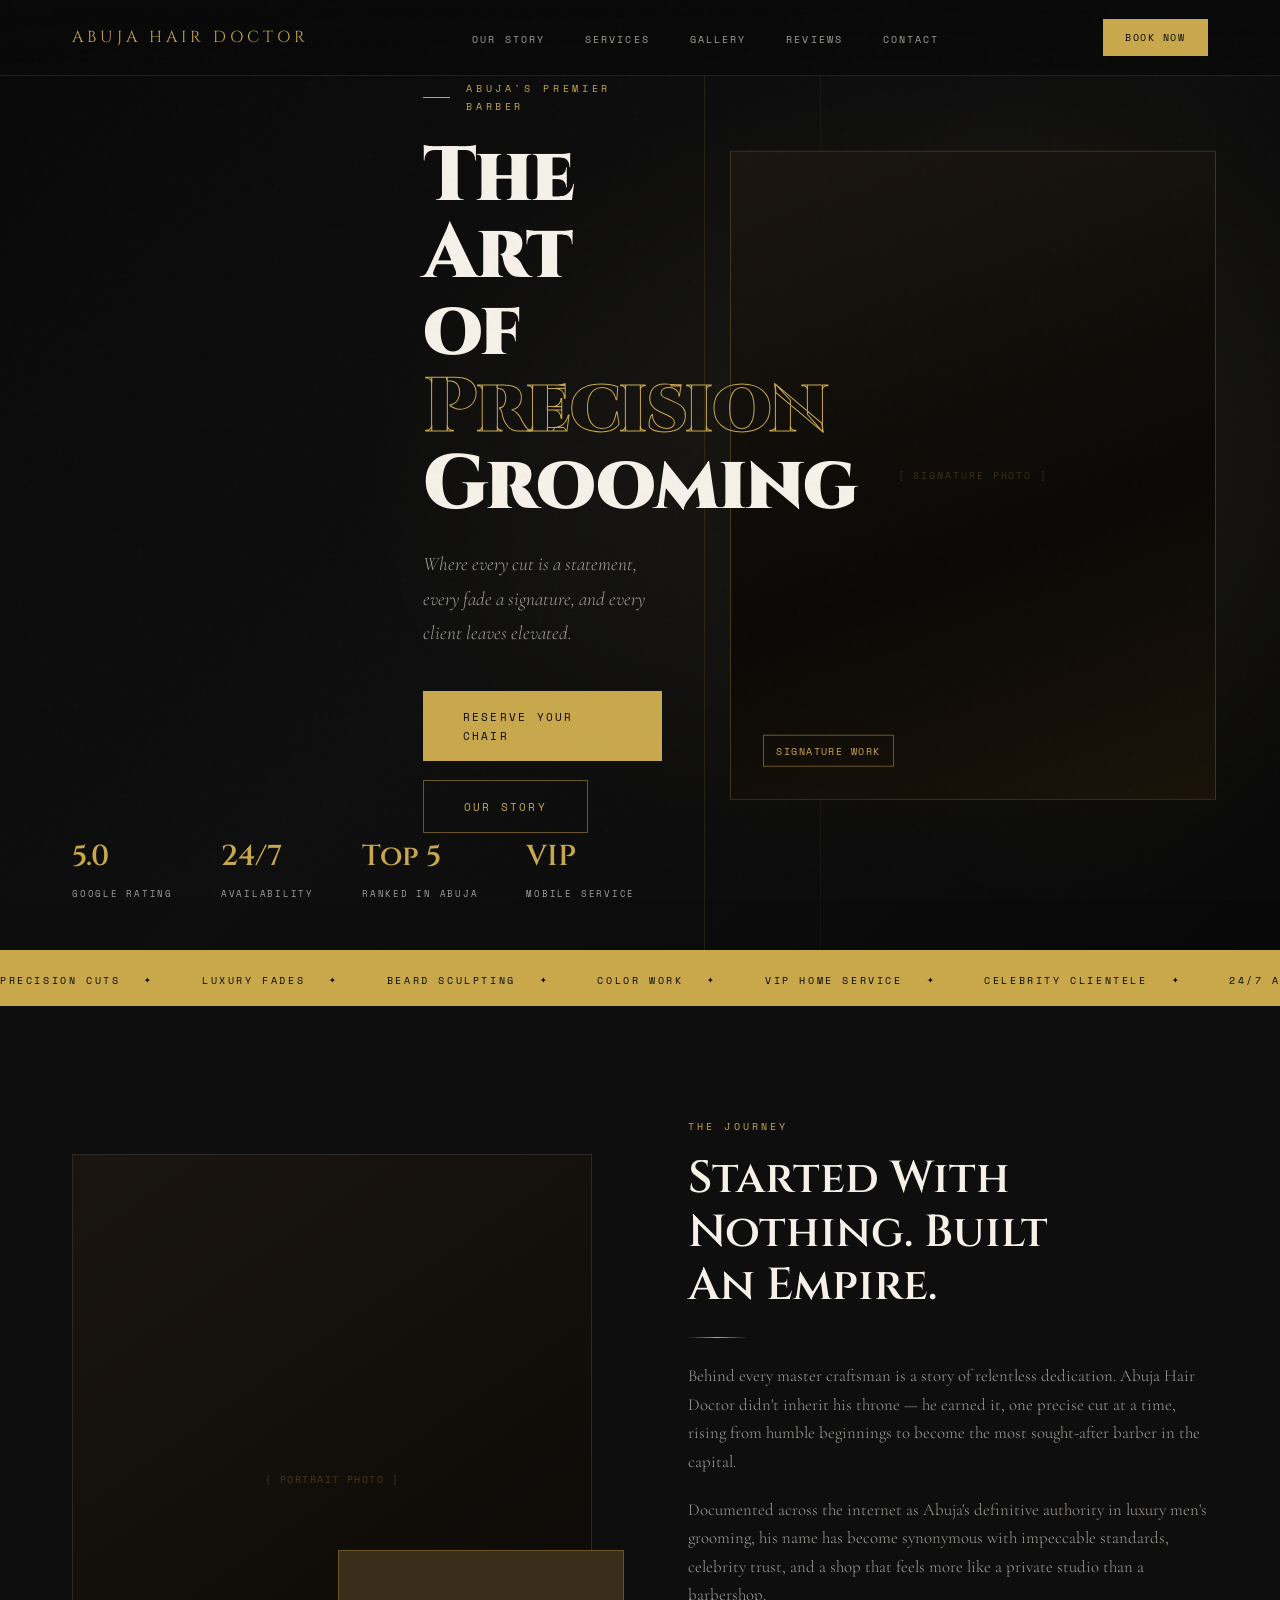
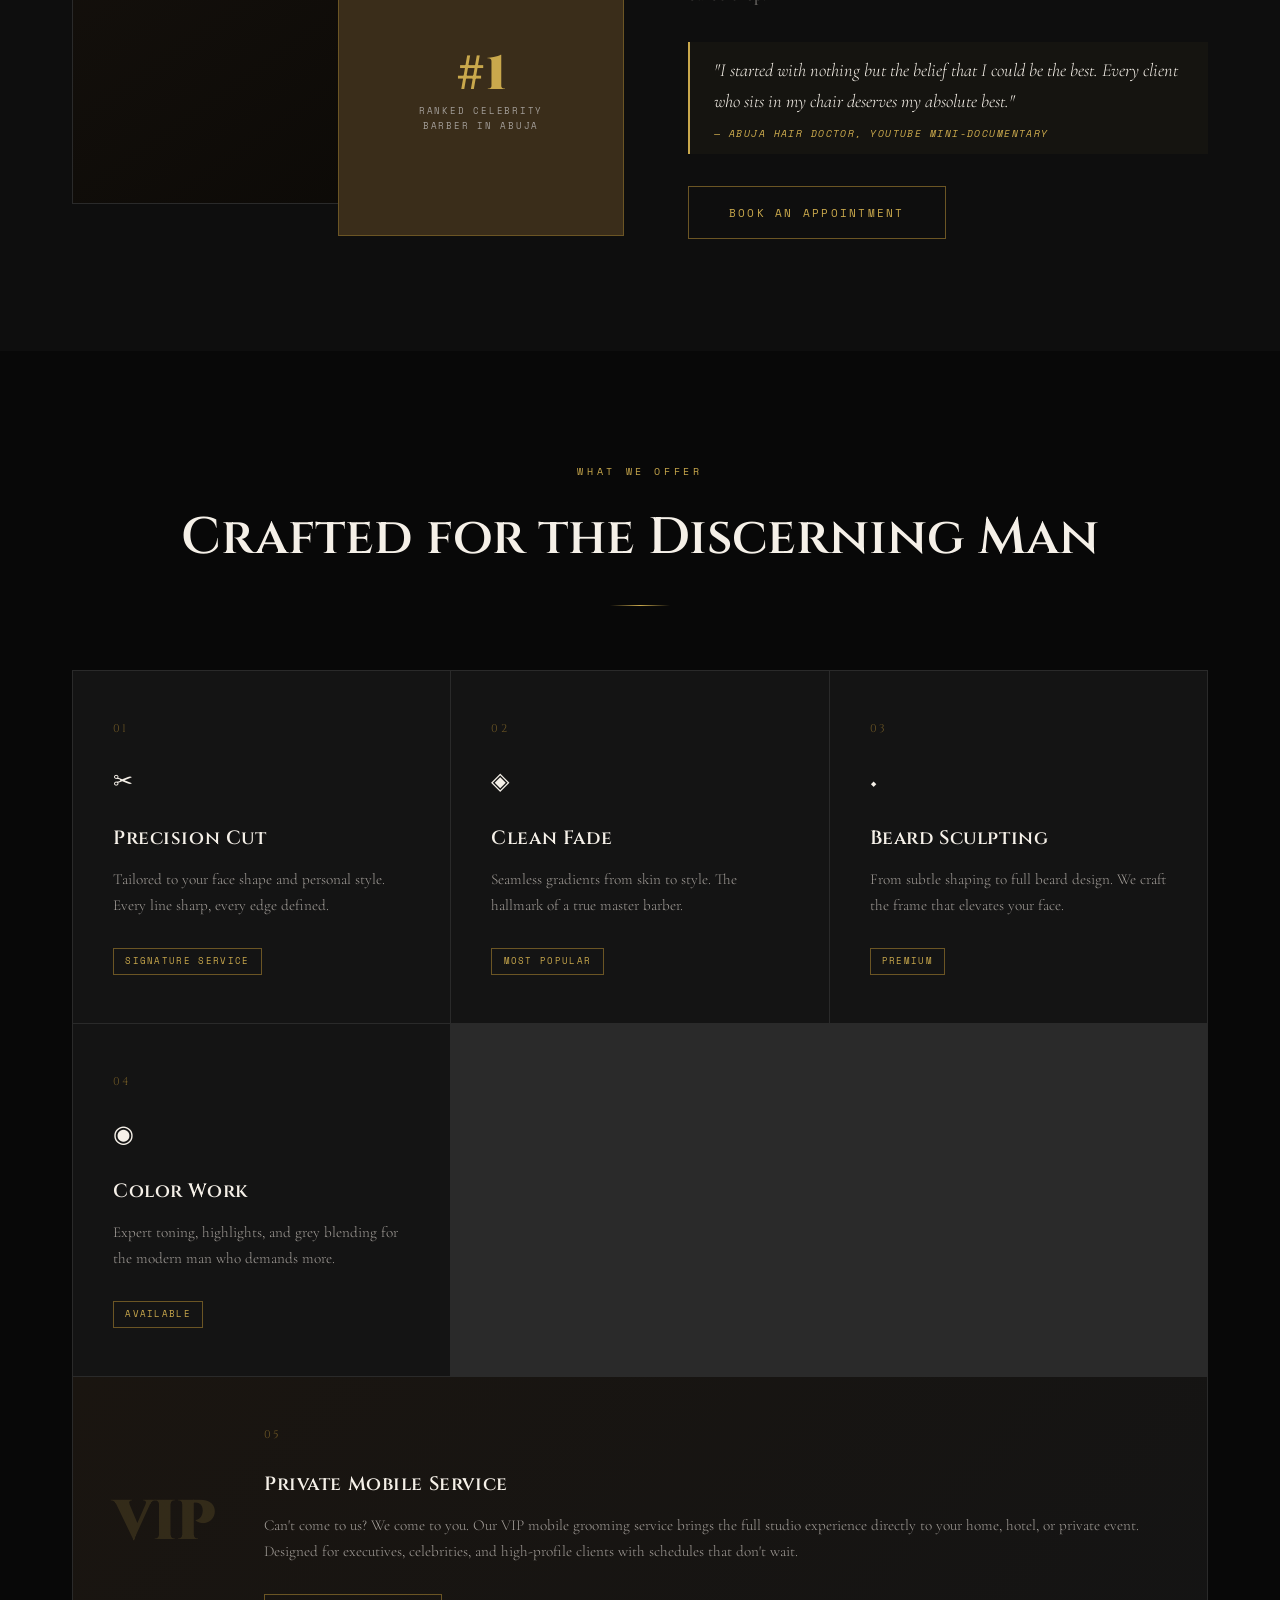
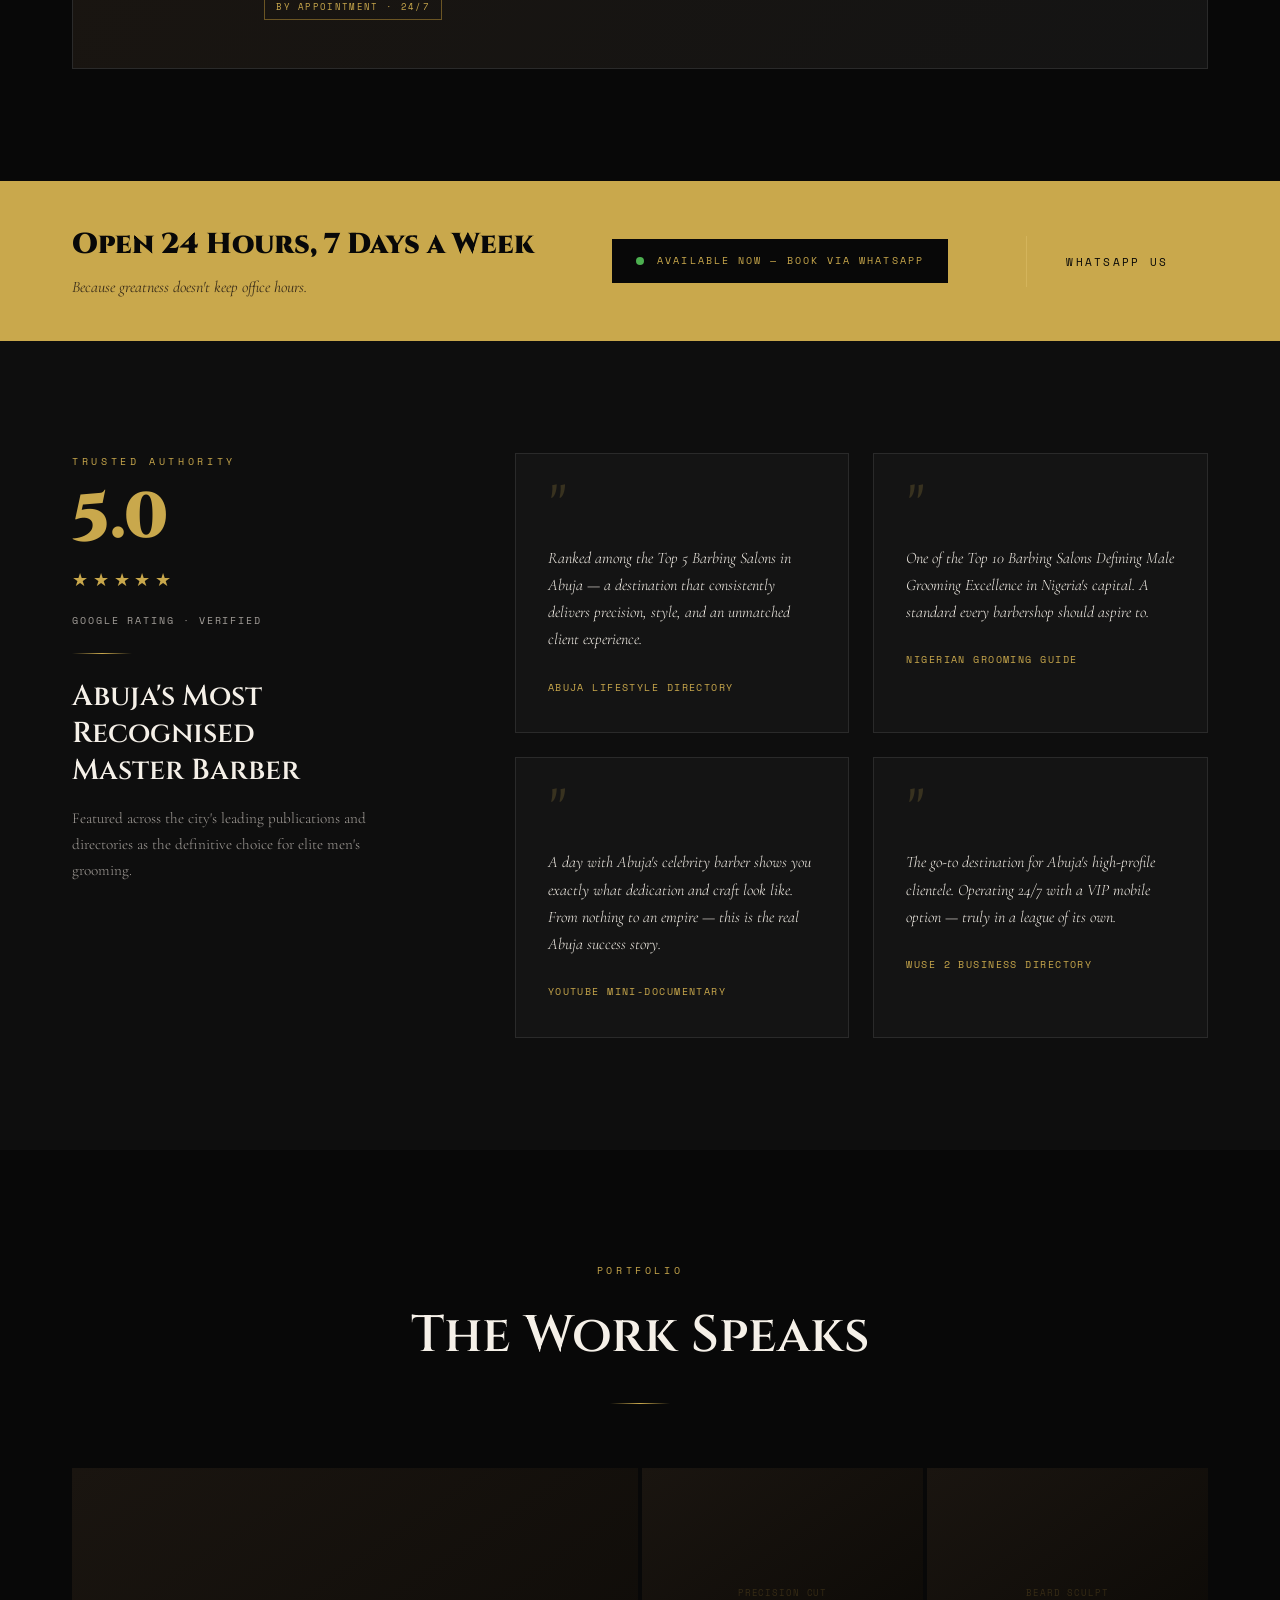
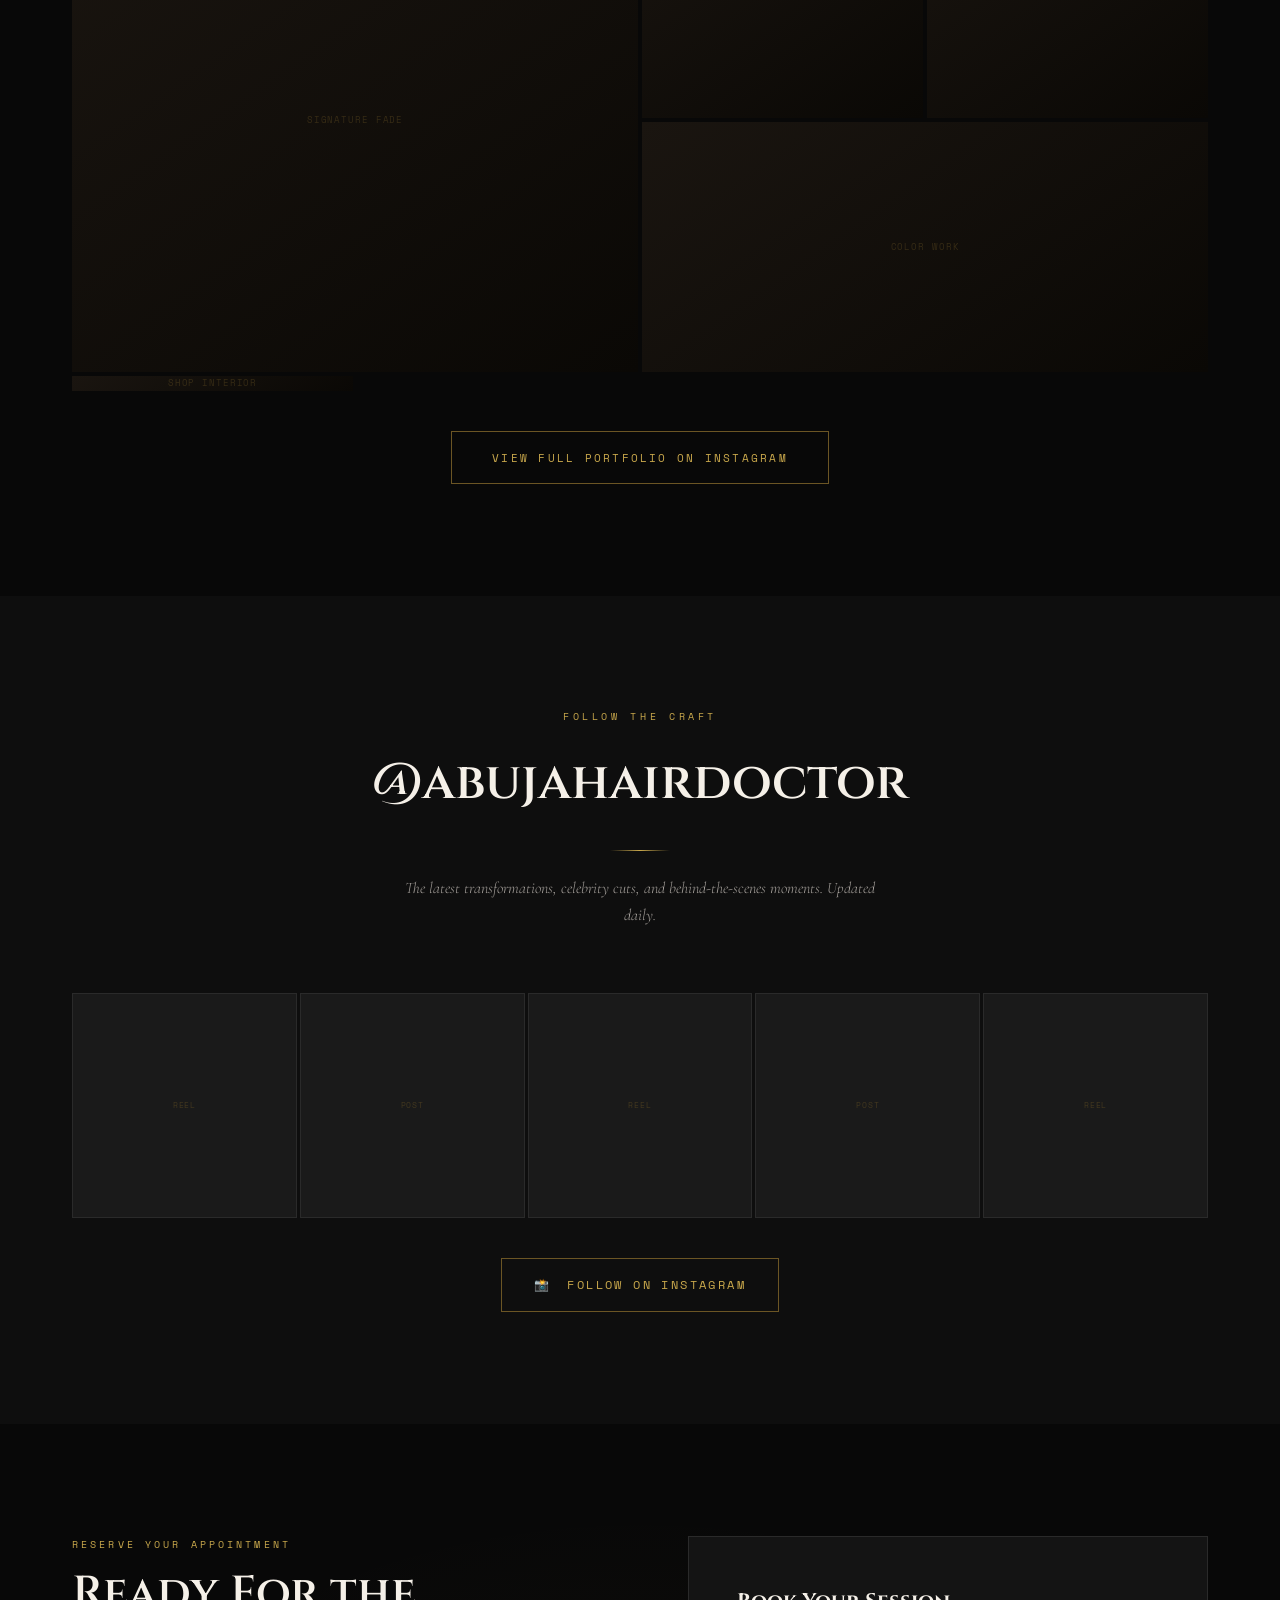
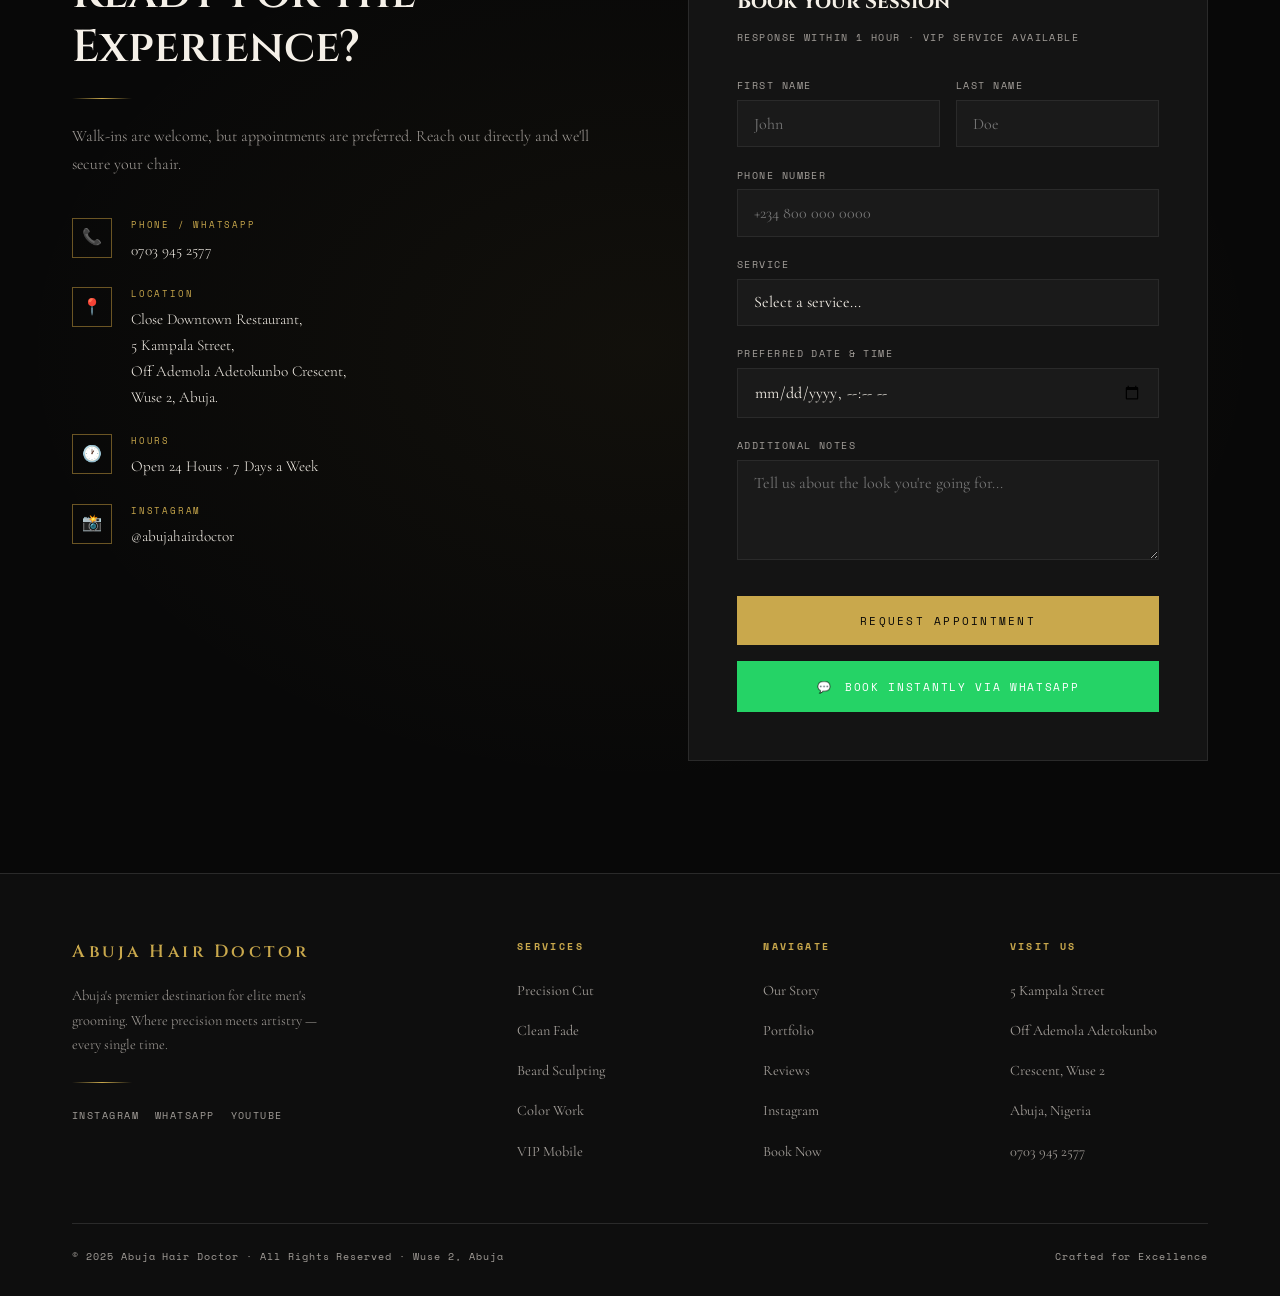
==== index.html @ a0132e70 "Add files via upload" ====
<!DOCTYPE html>
<html lang="en">
<head>
  <meta charset="UTF-8" />
  <meta name="viewport" content="width=device-width, initial-scale=1.0" />
  <title>Abuja Hair Doctor — Elite Grooming</title>

  <!-- Google Fonts -->
  <link rel="preconnect" href="https://fonts.googleapis.com" />
  <link rel="preconnect" href="https://fonts.gstatic.com" crossorigin />
  <link href="https://fonts.googleapis.com/css2?family=Cinzel:wght@400;600;900&family=Cormorant+Garamond:ital,wght@0,300;0,400;0,600;1,300;1,400&family=Space+Mono:wght@400;700&display=swap" rel="stylesheet" />

  <!-- Our external stylesheet -->
  <link rel="stylesheet" href="style.css" />
</head>

<body>

  <!-- ===================== NAVIGATION ===================== -->
  <nav>
    <div class="nav-inner">
      <a href="#hero" class="nav-logo">Abuja Hair Doctor</a>

      <!-- Hamburger button — only visible on mobile -->
      <button class="nav-toggle" id="navToggle" aria-label="Open menu">
        <span></span>
        <span></span>
        <span></span>
      </button>

      <ul class="nav-links" id="navLinks">
        <li><a href="#story"     onclick="closeMenu()">Our Story</a></li>
        <li><a href="#services"  onclick="closeMenu()">Services</a></li>
        <li><a href="#gallery"   onclick="closeMenu()">Gallery</a></li>
        <li><a href="#authority" onclick="closeMenu()">Reviews</a></li>
        <li><a href="#booking"   onclick="closeMenu()">Contact</a></li>
      </ul>

      <a href="#booking" class="nav-cta">Book Now</a>
    </div>
  </nav>

  <!-- ===================== HERO ===================== -->
  <section id="hero" class="section">
    <div class="hero-bg"></div>
    <div class="hero-lines"></div>

    <div class="hero-image-frame">
      <div class="hero-image-placeholder">
        <div class="hero-image-tag">Signature Work</div>
      </div>
    </div>

    <div class="container">
      <div class="hero-content">
        <p class="hero-eyebrow">Abuja's Premier Barber</p>

        <h1 class="hero-title">
          The Art of<br />
          <span class="outline">Precision</span><br />
          Grooming
        </h1>

        <p class="hero-tagline">
          Where every cut is a statement, every fade a signature,
          and every client leaves elevated.
        </p>

        <div class="hero-actions">
          <a href="#booking" class="btn-primary"><span>Reserve Your Chair</span></a>
          <a href="#story"   class="btn-ghost">Our Story</a>
        </div>
      </div>
    </div>

    <div class="hero-stat-strip">
      <div class="container hero-stat-inner">
        <div class="hero-stat">
          <span class="stat-number">5.0</span>
          <span class="stat-label">Google Rating</span>
        </div>
        <div class="hero-stat">
          <span class="stat-number">24/7</span>
          <span class="stat-label">Availability</span>
        </div>
        <div class="hero-stat">
          <span class="stat-number">Top 5</span>
          <span class="stat-label">Ranked in Abuja</span>
        </div>
        <div class="hero-stat">
          <span class="stat-number">VIP</span>
          <span class="stat-label">Mobile Service</span>
        </div>
      </div>
    </div>
  </section>

  <!-- ===================== MARQUEE ===================== -->
  <div class="marquee-strip">
    <div class="marquee-inner">
      <span class="marquee-item">Precision Cuts</span>
      <span class="marquee-item">Luxury Fades</span>
      <span class="marquee-item">Beard Sculpting</span>
      <span class="marquee-item">Color Work</span>
      <span class="marquee-item">VIP Home Service</span>
      <span class="marquee-item">Celebrity Clientele</span>
      <span class="marquee-item">24/7 Availability</span>
      <span class="marquee-item">Wuse 2, Abuja</span>
      <span class="marquee-item">Precision Cuts</span>
      <span class="marquee-item">Luxury Fades</span>
      <span class="marquee-item">Beard Sculpting</span>
      <span class="marquee-item">Color Work</span>
      <span class="marquee-item">VIP Home Service</span>
      <span class="marquee-item">Celebrity Clientele</span>
      <span class="marquee-item">24/7 Availability</span>
      <span class="marquee-item">Wuse 2, Abuja</span>
    </div>
  </div>

  <!-- ===================== STORY ===================== -->
  <section id="story" class="section bg-deep">
    <div class="container">
      <div class="story-grid">

        <div class="story-image-block fade-in">
          <div class="story-img-main">
            <span>[ PORTRAIT PHOTO ]</span>
          </div>
          <div class="story-img-accent">
            <div class="accent-number">#1</div>
            <div class="accent-label">Ranked Celebrity<br/>Barber in Abuja</div>
          </div>
        </div>

        <div class="story-text fade-in">
          <p class="section-eyebrow">The Journey</p>
          <h2>Started With<br />Nothing. Built<br />An Empire.</h2>
          <div class="divider"></div>
          <p>
            Behind every master craftsman is a story of relentless dedication.
            Abuja Hair Doctor didn't inherit his throne — he earned it, one precise
            cut at a time, rising from humble beginnings to become the most
            sought-after barber in the capital.
          </p>
          <p>
            Documented across the internet as Abuja's definitive authority in
            luxury men's grooming, his name has become synonymous with
            impeccable standards, celebrity trust, and a shop that feels more like
            a private studio than a barbershop.
          </p>
          <blockquote>
            <p>
              "I started with nothing but the belief that I could be the best.
              Every client who sits in my chair deserves my absolute best."
            </p>
            <cite>— Abuja Hair Doctor, YouTube Mini-Documentary</cite>
          </blockquote>
          <a href="#booking" class="btn-ghost">Book an Appointment</a>
        </div>

      </div>
    </div>
  </section>

  <!-- ===================== SERVICES ===================== -->
  <section id="services" class="section">
    <div class="container">

      <div class="section-header fade-in">
        <p class="eyebrow">What We Offer</p>
        <h2>Crafted for the Discerning Man</h2>
        <div class="divider center"></div>
      </div>

      <div class="services-grid fade-in">

        <div class="service-card">
          <div class="service-number">01</div>
          <div class="service-icon">✂</div>
          <h3>Precision Cut</h3>
          <p>Tailored to your face shape and personal style. Every line sharp, every edge defined.</p>
          <span class="service-badge">Signature Service</span>
        </div>

        <div class="service-card">
          <div class="service-number">02</div>
          <div class="service-icon">◈</div>
          <h3>Clean Fade</h3>
          <p>Seamless gradients from skin to style. The hallmark of a true master barber.</p>
          <span class="service-badge">Most Popular</span>
        </div>

        <div class="service-card">
          <div class="service-number">03</div>
          <div class="service-icon">◆</div>
          <h3>Beard Sculpting</h3>
          <p>From subtle shaping to full beard design. We craft the frame that elevates your face.</p>
          <span class="service-badge">Premium</span>
        </div>

        <div class="service-card">
          <div class="service-number">04</div>
          <div class="service-icon">◉</div>
          <h3>Color Work</h3>
          <p>Expert toning, highlights, and grey blending for the modern man who demands more.</p>
          <span class="service-badge">Available</span>
        </div>

        <div class="service-card vip">
          <div class="vip-badge">VIP</div>
          <div>
            <div class="service-number">05</div>
            <h3>Private Mobile Service</h3>
            <p>
              Can't come to us? We come to you. Our VIP mobile grooming service brings the full
              studio experience directly to your home, hotel, or private event. Designed for
              executives, celebrities, and high-profile clients with schedules that don't wait.
            </p>
            <span class="service-badge">By Appointment · 24/7</span>
          </div>
        </div>

      </div>
    </div>
  </section>

  <!-- ===================== 24/7 BANNER ===================== -->
  <div class="availability-banner">
    <div class="container">
      <div class="availability-inner">
        <div class="avail-text">
          <h3>Open 24 Hours, 7 Days a Week</h3>
          <p>Because greatness doesn't keep office hours.</p>
        </div>
        <div class="avail-badge">
          <div class="avail-dot"></div>
          <span>Available Now — Book via WhatsApp</span>
        </div>
        <a href="https://wa.me/2347039452577" class="btn-primary" target="_blank">
          <span>WhatsApp Us</span>
        </a>
      </div>
    </div>
  </div>

  <!-- ===================== AUTHORITY / REVIEWS ===================== -->
  <section id="authority" class="section bg-deep">
    <div class="container">
      <div class="authority-grid">

        <div class="fade-in">
          <p class="eyebrow" style="margin-bottom:1rem;">Trusted Authority</p>
          <div class="rating-display">5.0</div>
          <div class="star-row">
            <span class="star">★</span><span class="star">★</span>
            <span class="star">★</span><span class="star">★</span>
            <span class="star">★</span>
          </div>
          <p class="rating-sub">Google Rating · Verified</p>
          <div class="divider" style="margin-top:1.5rem;"></div>
          <h2 class="authority-heading">
            Abuja's Most<br/>Recognised<br/>Master Barber
          </h2>
          <p class="authority-sub">
            Featured across the city's leading publications and directories
            as the definitive choice for elite men's grooming.
          </p>
        </div>

        <div class="press-grid fade-in">
          <div class="press-card">
            <div class="quote-mark">"</div>
            <p>Ranked among the Top 5 Barbing Salons in Abuja — a destination that consistently delivers precision, style, and an unmatched client experience.</p>
            <span class="press-source">Abuja Lifestyle Directory</span>
          </div>
          <div class="press-card">
            <div class="quote-mark">"</div>
            <p>One of the Top 10 Barbing Salons Defining Male Grooming Excellence in Nigeria's capital. A standard every barbershop should aspire to.</p>
            <span class="press-source">Nigerian Grooming Guide</span>
          </div>
          <div class="press-card">
            <div class="quote-mark">"</div>
            <p>A day with Abuja's celebrity barber shows you exactly what dedication and craft look like. From nothing to an empire — this is the real Abuja success story.</p>
            <span class="press-source">YouTube Mini-Documentary</span>
          </div>
          <div class="press-card">
            <div class="quote-mark">"</div>
            <p>The go-to destination for Abuja's high-profile clientele. Operating 24/7 with a VIP mobile option — truly in a league of its own.</p>
            <span class="press-source">Wuse 2 Business Directory</span>
          </div>
        </div>

      </div>
    </div>
  </section>

  <!-- ===================== GALLERY ===================== -->
  <section id="gallery" class="section">
    <div class="container">

      <div class="section-header fade-in">
        <p class="eyebrow">Portfolio</p>
        <h2>The Work Speaks</h2>
        <div class="divider center"></div>
      </div>

      <div class="gallery-grid fade-in">
        <div class="gallery-item">
          <div class="gallery-placeholder"><span>SIGNATURE FADE</span></div>
          <div class="gallery-overlay"><span>Precision Fade</span></div>
        </div>
        <div class="gallery-item">
          <div class="gallery-placeholder"><span>PRECISION CUT</span></div>
          <div class="gallery-overlay"><span>Clean Cut</span></div>
        </div>
        <div class="gallery-item">
          <div class="gallery-placeholder"><span>BEARD SCULPT</span></div>
          <div class="gallery-overlay"><span>Beard Design</span></div>
        </div>
        <div class="gallery-item">
          <div class="gallery-placeholder"><span>COLOR WORK</span></div>
          <div class="gallery-overlay"><span>Color Treatment</span></div>
        </div>
        <div class="gallery-item">
          <div class="gallery-placeholder"><span>SHOP INTERIOR</span></div>
          <div class="gallery-overlay"><span>The Studio</span></div>
        </div>
      </div>

      <div class="gallery-cta">
        <a href="https://instagram.com/abujahairdoctor" target="_blank" class="btn-ghost">
          View Full Portfolio on Instagram
        </a>
      </div>

    </div>
  </section>

  <!-- ===================== INSTAGRAM ===================== -->
  <section id="social" class="section bg-deep text-center">
    <div class="container">

      <div class="section-header fade-in">
        <p class="eyebrow">Follow the Craft</p>
        <h2>@abujahairdoctor</h2>
        <div class="divider center"></div>
        <p class="social-sub">
          The latest transformations, celebrity cuts, and behind-the-scenes moments. Updated daily.
        </p>
      </div>

      <div class="insta-grid fade-in">
        <div class="insta-cell"><span>REEL</span></div>
        <div class="insta-cell"><span>POST</span></div>
        <div class="insta-cell"><span>REEL</span></div>
        <div class="insta-cell"><span>POST</span></div>
        <div class="insta-cell"><span>REEL</span></div>
      </div>

      <div class="insta-cta-wrap">
        <a href="https://instagram.com/abujahairdoctor" target="_blank" class="instagram-cta">
          <span>📸</span> Follow on Instagram
        </a>
      </div>

    </div>
  </section>

  <!-- ===================== BOOKING ===================== -->
  <section id="booking" class="section">
    <div class="container">
      <div class="booking-grid">

        <div class="fade-in">
          <p class="booking-eyebrow">Reserve Your Appointment</p>
          <h2 class="booking-heading">Ready For the<br />Experience?</h2>
          <div class="divider"></div>
          <p class="booking-sub">
            Walk-ins are welcome, but appointments are preferred.
            Reach out directly and we'll secure your chair.
          </p>

          <div class="contact-details">
            <div class="contact-item">
              <div class="contact-icon">📞</div>
              <div class="contact-info">
                <label>Phone / WhatsApp</label>
                <p>0703 945 2577</p>
              </div>
            </div>
            <div class="contact-item">
              <div class="contact-icon">📍</div>
              <div class="contact-info">
                <label>Location</label>
                <p>Close Downtown Restaurant,<br />5 Kampala Street,<br />Off Ademola Adetokunbo Crescent,<br />Wuse 2, Abuja.</p>
              </div>
            </div>
            <div class="contact-item">
              <div class="contact-icon">🕐</div>
              <div class="contact-info">
                <label>Hours</label>
                <p>Open 24 Hours · 7 Days a Week</p>
              </div>
            </div>
            <div class="contact-item">
              <div class="contact-icon">📸</div>
              <div class="contact-info">
                <label>Instagram</label>
                <p>@abujahairdoctor</p>
              </div>
            </div>
          </div>
        </div>

        <div class="booking-form fade-in">
          <h3>Book Your Session</h3>
          <p class="form-sub">Response within 1 hour · VIP service available</p>

          <div class="form-row">
            <div class="form-group">
              <label>First Name</label>
              <input type="text" placeholder="John" />
            </div>
            <div class="form-group">
              <label>Last Name</label>
              <input type="text" placeholder="Doe" />
            </div>
          </div>

          <div class="form-group">
            <label>Phone Number</label>
            <input type="tel" placeholder="+234 800 000 0000" />
          </div>

          <div class="form-group">
            <label>Service</label>
            <select>
              <option value="">Select a service...</option>
              <option>Precision Cut</option>
              <option>Clean Fade</option>
              <option>Beard Sculpting</option>
              <option>Color Work</option>
              <option>VIP Mobile Service</option>
            </select>
          </div>

          <div class="form-group">
            <label>Preferred Date &amp; Time</label>
            <input type="datetime-local" />
          </div>

          <div class="form-group">
            <label>Additional Notes</label>
            <textarea placeholder="Tell us about the look you're going for..."></textarea>
          </div>

          <button class="submit-btn" id="submitBtn" type="button">Request Appointment</button>

          <a
            href="https://wa.me/2347039452577?text=Hi,%20I'd%20like%20to%20book%20an%20appointment%20at%20Abuja%20Hair%20Doctor."
            target="_blank"
            class="whatsapp-btn"
          >
            <span>💬</span> Book Instantly via WhatsApp
          </a>
        </div>

      </div>
    </div>
  </section>

  <!-- ===================== FOOTER ===================== -->
  <footer>
    <div class="container">
      <div class="footer-grid">

        <div class="footer-brand">
          <span class="logo">Abuja Hair Doctor</span>
          <p>Abuja's premier destination for elite men's grooming. Where precision meets artistry — every single time.</p>
          <div class="divider footer-divider"></div>
          <div class="social-links">
            <a href="https://instagram.com/abujahairdoctor" target="_blank">Instagram</a>
            <a href="https://wa.me/2347039452577"            target="_blank">WhatsApp</a>
            <a href="https://youtube.com"                    target="_blank">YouTube</a>
          </div>
        </div>

        <div class="footer-col">
          <h4>Services</h4>
          <ul>
            <li><a href="#services">Precision Cut</a></li>
            <li><a href="#services">Clean Fade</a></li>
            <li><a href="#services">Beard Sculpting</a></li>
            <li><a href="#services">Color Work</a></li>
            <li><a href="#services">VIP Mobile</a></li>
          </ul>
        </div>

        <div class="footer-col">
          <h4>Navigate</h4>
          <ul>
            <li><a href="#story">Our Story</a></li>
            <li><a href="#gallery">Portfolio</a></li>
            <li><a href="#authority">Reviews</a></li>
            <li><a href="#social">Instagram</a></li>
            <li><a href="#booking">Book Now</a></li>
          </ul>
        </div>

        <div class="footer-col">
          <h4>Visit Us</h4>
          <ul>
            <li><a href="#">5 Kampala Street</a></li>
            <li><a href="#">Off Ademola Adetokunbo</a></li>
            <li><a href="#">Crescent, Wuse 2</a></li>
            <li><a href="#">Abuja, Nigeria</a></li>
            <li><a href="tel:07039452577">0703 945 2577</a></li>
          </ul>
        </div>

      </div>

      <div class="footer-bottom">
        <p>© 2025 Abuja Hair Doctor · All Rights Reserved · Wuse 2, Abuja</p>
        <p>Crafted for Excellence</p>
      </div>
    </div>
  </footer>

  <!-- Our external JavaScript file -->
  <script src="script.js"></script>

</body>
</html>
---- style.css ----
/* ================================================================
   style.css — Abuja Hair Doctor
   Organised in sections so it's easy to find any style.
   ================================================================ */


/* ================================================================
   1. CSS VARIABLES (the "palette card")
   Think of these like named paint colours. Change the value once
   here and every element that uses it updates automatically.
   ================================================================ */
:root {
  --black:        #080808;
  --deep:         #0e0e0e;
  --surface:      #141414;
  --card:         #1a1a1a;
  --border:      #2a2a2a;
  --gold:         #c9a84c;
  --gold-light:   #e8c97a;
  --gold-muted:   #6b5524;
  --white:        #f5f0e8;
  --muted:        #a39e99;  /* FIXED: Improved from #7a7570 for better contrast */
  --accent:       #3a2d1a;

  --font-display: 'Cinzel', serif;
  --font-body:    'Cormorant Garamond', serif;
  --font-mono:    'Space Mono', monospace;
}


/* ================================================================
   2. GLOBAL RESET
   Clears the different default spacings browsers add on their own.
   box-sizing: border-box means padding is included in width/height.
   ================================================================ */
*, *::before, *::after {
  margin: 0;
  padding: 0;
  box-sizing: border-box;
}

html {
  /* Makes anchor links (#story, #booking etc.) scroll smoothly */
  scroll-behavior: smooth;
}

body {
  background-color: var(--black);
  color: var(--white);
  font-family: var(--font-body);
  font-size: 18px;
  line-height: 1.7;
  /* Prevents a horizontal scrollbar from appearing on mobile */
  overflow-x: hidden;
}


/* ================================================================
   3. CUSTOM SCROLLBAR (only in Chrome/Edge/Safari)
   ================================================================ */
::-webkit-scrollbar        { width: 4px; }
::-webkit-scrollbar-track  { background: var(--black); }
::-webkit-scrollbar-thumb  { background: var(--gold-muted); border-radius: 2px; }


/* ================================================================
   4. UTILITY / HELPER CLASSES
   These are small reusable classes you can add to any element.
   ================================================================ */

/* Centres content and limits max width */
.container {
  max-width: 1200px;
  margin: 0 auto;
  padding: 0 2rem;
}

/* Gives each section breathing room top and bottom */
.section { padding: 7rem 0; }

/* Background helpers */
.bg-deep { background: var(--deep); }
.text-center { text-align: center; }

/* Gold coloured text */
.gold { color: var(--gold); }

/* The thin gold horizontal line used as a decorative separator */
.divider {
  width: 60px;
  height: 1px;
  background: linear-gradient(90deg, transparent, var(--gold), transparent);
  margin: 1.5rem 0;
}
/* When you add .center to a .divider it centres itself */
.divider.center { margin: 1.5rem auto; }

/* Fade-in animation — elements start invisible and slide up */
.fade-in {
  opacity: 0;
  transform: translateY(24px);
  transition: opacity 0.7s ease, transform 0.7s ease;
}
/* JavaScript adds this class when the element scrolls into view */
.fade-in.visible {
  opacity: 1;
  transform: translateY(0);
}


/* ================================================================
   5. NOISE TEXTURE OVERLAY
   Creates a subtle film-grain effect across the whole page.
   pointer-events: none means you can still click through it.
   ================================================================ */
body::before {
  content: '';
  position: fixed;
  inset: 0; /* shorthand for top:0, right:0, bottom:0, left:0 */
  background-image: url("data:image/svg+xml,%3Csvg viewBox='0 0 200 200' xmlns='http://www.w3.org/2000/svg'%3E%3Cfilter id='noise'%3E%3CfeTurbulence type='fractalNoise' baseFrequency='0.9' numOctaves='4' stitchTiles='stitch'/%3E%3C/filter%3E%3Crect width='100%25' height='100%25' filter='url(%23noise)' opacity='0.04'/%3E%3C/svg%3E");
  pointer-events: none;
  z-index: 9999;
  opacity: 0.5;
}


/* ================================================================
   6. BUTTONS
   Two button styles: .btn-primary (gold filled) and .btn-ghost (outlined)
   ================================================================ */
.btn-primary {
  display: inline-block;
  font-family: var(--font-mono);
  font-size: 0.7rem;
  letter-spacing: 0.2em;
  text-transform: uppercase;
  color: var(--black);
  background: var(--gold);
  padding: 1rem 2.5rem;
  text-decoration: none;
  position: relative;
  overflow: hidden;
  transition: all 0.3s ease;
}
/* The shimmer hover effect — a lighter layer slides in from the left */
.btn-primary::before {
  content: '';
  position: absolute;
  inset: 0;
  background: var(--gold-light);
  transform: translateX(-100%);
  transition: transform 0.3s ease;
}
.btn-primary:hover::before { transform: translateX(0); }
/* The text sits on top of the shimmer layer */
.btn-primary span { position: relative; z-index: 1; }

.btn-ghost {
  display: inline-block;
  font-family: var(--font-mono);
  font-size: 0.7rem;
  letter-spacing: 0.2em;
  text-transform: uppercase;
  color: var(--gold);
  border: 1px solid var(--gold-muted);
  padding: 1rem 2.5rem;
  text-decoration: none;
  transition: all 0.3s ease;
}
.btn-ghost:hover {
  background: rgba(201,168,76,0.08);
  border-color: var(--gold);
}

/* Section eyebrow labels (small uppercase text above headings) */
.eyebrow {
  font-family: var(--font-mono);
  font-size: 0.65rem;
  letter-spacing: 0.35em;
  text-transform: uppercase;
  color: var(--gold);
}

/* Section headers used across multiple sections */
.section-header { text-align: center; margin-bottom: 4rem; }
.section-header .eyebrow { margin-bottom: 0.8rem; display: block; }
.section-header h2 {
  font-family: var(--font-display);
  font-size: clamp(2rem, 4vw, 3.5rem);
  font-weight: 600;
  color: var(--white);
}


/* ================================================================
   7. NAVIGATION
   ================================================================ */
nav {
  position: fixed; /* stays at top even when you scroll */
  top: 0; left: 0; right: 0;
  z-index: 100;
  padding: 1.2rem 0;
  background: linear-gradient(to bottom, rgba(8,8,8,0.98), rgba(8,8,8,0.7));
  backdrop-filter: blur(12px); /* blurs the content behind the nav */
  border-bottom: 1px solid rgba(201, 168, 76, 0.15);
  transition: all 0.4s ease;
}

.nav-inner {
  display: flex;
  justify-content: space-between;
  align-items: center;
  max-width: 1200px;
  margin: 0 auto;
  padding: 0 2rem;
}

.nav-logo {
  font-family: var(--font-display);
  font-size: 1rem;
  letter-spacing: 0.25em;
  color: var(--gold);
  text-transform: uppercase;
  text-decoration: none;
}

.nav-links {
  display: flex;
  gap: 2.5rem;
  list-style: none;
}

.nav-links a {
  font-family: var(--font-mono);
  font-size: 0.65rem;
  letter-spacing: 0.2em;
  text-transform: uppercase;
  color: var(--muted);
  text-decoration: none;
  transition: color 0.3s ease;
  position: relative;
}
/* Underline that grows on hover */
.nav-links a::after {
  content: '';
  position: absolute;
  bottom: -4px; left: 0;
  width: 0; height: 1px;
  background: var(--gold);
  transition: width 0.3s ease;
}
.nav-links a:hover         { color: var(--gold); }
.nav-links a:hover::after  { width: 100%; }

.nav-cta {
  font-family: var(--font-mono);
  font-size: 0.65rem;
  letter-spacing: 0.15em;
  text-transform: uppercase;
  color: var(--black);
  background: var(--gold);
  padding: 0.6rem 1.4rem;
  text-decoration: none;
  transition: background 0.3s ease, transform 0.2s ease;
}
.nav-cta:hover {
  background: var(--gold-light);
  transform: translateY(-1px);
}

/* Hamburger button — hidden on desktop, shown on mobile */
.nav-toggle {
  display: none;
  flex-direction: column;
  justify-content: center;
  gap: 5px;
  background: none;
  border: none;
  cursor: pointer;
  padding: 4px;
}
.nav-toggle span {
  display: block;
  width: 24px;
  height: 1px;
  background: var(--gold);
  transition: transform 0.3s ease, opacity 0.3s ease;
}
/* When menu is open, animate the 3 bars into an X shape */
.nav-toggle.open span:nth-child(1) { transform: translateY(6px) rotate(45deg); }
.nav-toggle.open span:nth-child(2) { opacity: 0; }
.nav-toggle.open span:nth-child(3) { transform: translateY(-6px) rotate(-45deg); }


/* ================================================================
   8. HERO SECTION
   ================================================================ */
#hero {
  /* FIXED: Using Flexbox to properly position stat strip without overlap */
  min-height: 100vh;
  display: flex;
  flex-direction: column;
  justify-content: space-between;
  position: relative;
  overflow: hidden;
  /* Pushes content below the fixed nav bar */
  padding-top: 80px;
  padding-bottom: 3rem;
}

/* Dark gradient background with subtle gold glow */
.hero-bg {
  position: absolute;
  inset: 0;
  background:
    radial-gradient(ellipse 60% 60% at 70% 50%, rgba(201,168,76,0.06) 0%, transparent 70%),
    radial-gradient(ellipse 40% 80% at 85% 50%, rgba(201,168,76,0.04) 0%, transparent 60%),
    linear-gradient(135deg, #080808 0%, #0e0e0e 50%, #080808 100%);
}

/* Decorative vertical gold lines on the right side */
.hero-lines {
  position: absolute;
  right: 0; top: 0; bottom: 0;
  width: 45%;
  border-left: 1px solid rgba(201,168,76,0.12);
}
.hero-lines::before {
  content: '';
  position: absolute;
  left: 20%; top: 0; bottom: 0;
  border-left: 1px solid rgba(201,168,76,0.06);
}

/* The main photo frame on the right */
.hero-image-frame {
  position: absolute;
  right: 5%;
  top: 50%;
  transform: translateY(-50%);
  width: 38%;
  aspect-ratio: 3/4;
  border: 1px solid rgba(201,168,76,0.25);
  overflow: hidden;
}
/* Placeholder until a real photo is added */
.hero-image-placeholder {
  width: 100%;
  height: 100%;
  background: linear-gradient(160deg, #1a1510 0%, #0a0805 60%, #1a1209 100%);
  display: flex;
  align-items: flex-end;
  padding: 2rem;
  position: relative;
}
.hero-image-placeholder::before {
  content: '[ SIGNATURE PHOTO ]';
  position: absolute;
  top: 50%; left: 50%;
  transform: translate(-50%, -50%);
  font-family: var(--font-mono);
  font-size: 0.6rem;
  letter-spacing: 0.2em;
  color: var(--gold-muted);
  opacity: 0.5;
  white-space: nowrap;
}
.hero-image-tag {
  font-family: var(--font-mono);
  font-size: 0.6rem;
  letter-spacing: 0.15em;
  text-transform: uppercase;
  color: var(--gold);
  border: 1px solid var(--gold-muted);
  padding: 0.4rem 0.8rem;
}

/* The text content on the left */
.hero-content {
  position: relative;
  z-index: 2;
  max-width: 55%;
  /* FIXED: Added flex-grow to allow proper spacing */
  flex: 1;
  display: flex;
  flex-direction: column;
  justify-content: center;
}

.hero-eyebrow {
  font-family: var(--font-mono);
  font-size: 0.65rem;
  letter-spacing: 0.35em;
  text-transform: uppercase;
  color: var(--gold);
  margin-bottom: 1.5rem;
  display: flex;
  align-items: center;
  gap: 1rem;
}
/* The short gold line before the eyebrow text */
.hero-eyebrow::before {
  content: '';
  display: block;
  width: 30px; height: 1px;
  background: var(--gold);
}

.hero-title {
  font-family: var(--font-display);
  /* clamp(min, preferred, max) — font scales with screen width */
  font-size: clamp(3rem, 6vw, 5.5rem);
  font-weight: 900;
  line-height: 1.0;
  letter-spacing: -0.02em;
  color: var(--white);
  margin-bottom: 1.5rem;
}
/* -webkit-text-stroke creates hollow/outlined text — a luxury design trick */
.hero-title .outline {
  -webkit-text-stroke: 1px var(--gold);
  color: transparent;
}

.hero-tagline {
  font-size: 1.2rem;
  font-weight: 300;
  font-style: italic;
  color: var(--muted);
  max-width: 420px;
  margin-bottom: 2.5rem;
  line-height: 1.8;
}

.hero-actions {
  display: flex;
  gap: 1.2rem;
  align-items: center;
  flex-wrap: wrap;
}

/* Stat strip at the bottom of the hero */
.hero-stat-strip {
  /* FIXED: Removed absolute positioning to prevent overlap */
  position: relative;
  z-index: 2;
}
.hero-stat-inner {
  display: flex;
  gap: 3rem;
  flex-wrap: wrap;
}
.hero-stat {
  display: flex;
  flex-direction: column;
  gap: 0.3rem;
}
.stat-number {
  font-family: var(--font-display);
  font-size: 1.8rem;
  color: var(--gold);
  font-weight: 600;
}
.stat-label {
  font-family: var(--font-mono);
  font-size: 0.55rem;
  letter-spacing: 0.2em;
  text-transform: uppercase;
  color: var(--muted);
}


/* ================================================================
   9. MARQUEE STRIP
   The endlessly scrolling gold band of text.
   ================================================================ */
.marquee-strip {
  background: var(--gold);
  padding: 0.8rem 0;
  overflow: hidden;
  white-space: nowrap;
}
.marquee-inner {
  display: inline-flex;
  gap: 3rem;
  /* This animation moves the content leftward forever */
  animation: marquee 25s linear infinite;
}
@keyframes marquee {
  from { transform: translateX(0); }
  to   { transform: translateX(-50%); }
}
.marquee-item {
  font-family: var(--font-mono);
  font-size: 0.65rem;
  letter-spacing: 0.25em;
  text-transform: uppercase;
  color: var(--black);
  display: inline-flex;
  align-items: center;
  gap: 1.5rem;
}
.marquee-item::after {
  content: '✦';
  font-size: 0.5rem;
}


/* ================================================================
   10. STORY SECTION
   ================================================================ */
.story-grid {
  display: grid;
  grid-template-columns: 1fr 1fr;
  gap: 6rem;
  align-items: center;
}

.story-image-block { position: relative; }

.story-img-main {
  width: 100%;
  aspect-ratio: 4/5;
  background: linear-gradient(145deg, #1a1510 0%, #0a0805 100%);
  border: 1px solid var(--border);
  display: flex;
  align-items: center;
  justify-content: center;
}
.story-img-main span {
  font-family: var(--font-mono);
  font-size: 0.6rem;
  color: var(--gold-muted);
  letter-spacing: 0.15em;
  opacity: 0.6;
}

/* The overlapping smaller accent box in the bottom-right corner */
.story-img-accent {
  position: absolute;
  bottom: -2rem;
  right: -2rem;
  width: 55%;
  aspect-ratio: 1;
  background: var(--accent);
  border: 1px solid var(--gold-muted);
  display: flex;
  flex-direction: column;
  align-items: center;
  justify-content: center;
  gap: 0.3rem;
  padding: 1.5rem;
}
.accent-number {
  font-family: var(--font-display);
  font-size: 3rem;
  color: var(--gold);
  font-weight: 900;
  line-height: 1;
}
.accent-label {
  font-family: var(--font-mono);
  font-size: 0.55rem;
  letter-spacing: 0.2em;
  text-transform: uppercase;
  color: var(--muted);
  text-align: center;
}

.story-text .section-eyebrow {
  font-family: var(--font-mono);
  font-size: 0.65rem;
  letter-spacing: 0.3em;
  text-transform: uppercase;
  color: var(--gold);
  margin-bottom: 1rem;
}
.story-text h2 {
  font-family: var(--font-display);
  font-size: clamp(2rem, 3.5vw, 3rem);
  font-weight: 600;
  color: var(--white);
  line-height: 1.2;
  margin-bottom: 0.5rem;
}
.story-text p {
  color: var(--muted);
  font-size: 1.05rem;
  font-weight: 300;
  margin-bottom: 1.2rem;
}
.story-text blockquote {
  border-left: 2px solid var(--gold);
  padding: 0.8rem 1.5rem;
  margin: 2rem 0;
  background: rgba(201,168,76,0.04);
}
.story-text blockquote p {
  font-style: italic;
  font-size: 1.15rem;
  color: var(--white);
  margin: 0;
}
.story-text blockquote cite {
  font-family: var(--font-mono);
  font-size: 0.6rem;
  letter-spacing: 0.15em;
  color: var(--gold);
  text-transform: uppercase;
  margin-top: 0.5rem;
  display: block;
}


/* ================================================================
   11. SERVICES SECTION
   ================================================================ */
.services-grid {
  display: grid;
  grid-template-columns: repeat(3, 1fr);
  /* gap: 1px on a coloured background creates visible grid lines */
  gap: 1px;
  background: var(--border);
  border: 1px solid var(--border);
}

.service-card {
  background: var(--surface);
  padding: 3rem 2.5rem;
  position: relative;
  overflow: hidden;
  transition: background 0.4s ease;
}
/* Gold line that grows along the bottom on hover */
.service-card::before {
  content: '';
  position: absolute;
  bottom: 0; left: 0; right: 0;
  height: 2px;
  background: linear-gradient(90deg, transparent, var(--gold), transparent);
  transform: scaleX(0);
  transition: transform 0.4s ease;
}
.service-card:hover             { background: var(--card); }
.service-card:hover::before     { transform: scaleX(1); }

.service-number {
  font-family: var(--font-display);
  font-size: 0.7rem;
  color: var(--gold-muted);
  letter-spacing: 0.2em;
  margin-bottom: 1.5rem;
}
.service-icon { font-size: 1.5rem; margin-bottom: 1.2rem; }
.service-card h3 {
  font-family: var(--font-display);
  font-size: 1.2rem;
  font-weight: 600;
  color: var(--white);
  margin-bottom: 0.8rem;
  letter-spacing: 0.03em;
}
.service-card p {
  font-size: 0.95rem;
  color: var(--muted);
  font-weight: 300;
  line-height: 1.7;
  margin-bottom: 1.5rem;
}
.service-badge {
  font-family: var(--font-mono);
  font-size: 0.55rem;
  letter-spacing: 0.15em;
  text-transform: uppercase;
  color: var(--gold);
  border: 1px solid var(--gold-muted);
  padding: 0.3rem 0.7rem;
  display: inline-block;
}

/* VIP card spans the full 3-column width, laid out in a row */
.service-card.vip {
  grid-column: span 3;
  background: linear-gradient(135deg, #1a1510 0%, var(--surface) 100%);
  display: flex;
  gap: 3rem;
  align-items: center;
}
.vip-badge {
  font-family: var(--font-display);
  font-size: 3.5rem;
  color: var(--gold);
  opacity: 0.15;
  font-weight: 900;
  flex-shrink: 0; /* prevents it from shrinking */
}


/* ================================================================
   12. AVAILABILITY BANNER
   ================================================================ */
.availability-banner {
  background: var(--gold);
  padding: 2.5rem 0;
}
.availability-inner {
  display: flex;
  align-items: center;
  justify-content: space-between;
  gap: 2rem;
  flex-wrap: wrap;
}
.avail-text h3 {
  font-family: var(--font-display);
  font-size: 1.8rem;
  color: var(--black);
  font-weight: 900;
}
.avail-text p {
  font-size: 1rem;
  color: var(--accent);
  font-style: italic;
  margin-top: 0.2rem;
}
.avail-badge {
  display: flex;
  align-items: center;
  gap: 0.8rem;
  background: var(--black);
  padding: 0.8rem 1.5rem;
}
/* The pulsing green dot that signals "we're open" */
.avail-dot {
  width: 8px; height: 8px;
  border-radius: 50%;
  background: #4caf50;
  animation: pulse 2s infinite;
}
@keyframes pulse {
  0%, 100% { opacity: 1; transform: scale(1); }
  50%       { opacity: 0.6; transform: scale(1.4); }
}
.avail-badge span {
  font-family: var(--font-mono);
  font-size: 0.65rem;
  letter-spacing: 0.2em;
  text-transform: uppercase;
  color: var(--gold);
}


/* ================================================================
   13. AUTHORITY / REVIEWS SECTION
   ================================================================ */
.authority-grid {
  display: grid;
  grid-template-columns: 1fr 2fr;
  gap: 6rem;
  align-items: start;
}

.rating-display {
  font-family: var(--font-display);
  font-size: 4rem;
  font-weight: 900;
  color: var(--gold);
  line-height: 1;
}
.star-row { display: flex; gap: 0.3rem; margin: 1rem 0; }
.star { color: var(--gold); font-size: 1.1rem; }
.rating-sub {
  font-family: var(--font-mono);
  font-size: 0.6rem;
  letter-spacing: 0.2em;
  color: var(--muted);
  text-transform: uppercase;
}
.authority-heading {
  font-family: var(--font-display);
  font-size: 1.8rem;
  font-weight: 600;
  color: var(--white);
  line-height: 1.3;
  margin-top: 1.5rem;
}
.authority-sub {
  color: var(--muted);
  font-size: 0.95rem;
  margin-top: 1rem;
  font-weight: 300;
}

.press-grid {
  display: grid;
  grid-template-columns: 1fr 1fr;
  gap: 1.5rem;
}
.press-card {
  background: var(--surface);
  border: 1px solid var(--border);
  padding: 2rem;
  transition: border-color 0.3s ease;
}
.press-card:hover { border-color: var(--gold-muted); }
.quote-mark {
  font-family: var(--font-display);
  font-size: 4rem;
  color: var(--gold);
  opacity: 0.2;
  line-height: 0.8;
  margin-bottom: 0.5rem;
}
.press-card p {
  font-style: italic;
  font-size: 1rem;
  color: var(--white);
  font-weight: 300;
  line-height: 1.7;
  margin-bottom: 1rem;
}
.press-source {
  font-family: var(--font-mono);
  font-size: 0.6rem;
  letter-spacing: 0.15em;
  color: var(--gold);
  text-transform: uppercase;
}


/* ================================================================
   14. GALLERY SECTION
   ================================================================ */

/* The asymmetric grid layout */
.gallery-grid {
  display: grid;
  grid-template-columns: repeat(4, 1fr);
  grid-template-rows: 250px 250px;
  gap: 4px;
}
/* First item is big — spans 2 columns AND 2 rows */
.gallery-item:nth-child(1) { grid-column: span 2; grid-row: span 2; }
/* Fourth item spans 2 columns */
.gallery-item:nth-child(4) { grid-column: span 2; }

.gallery-item {
  background: var(--card);
  overflow: hidden;
  position: relative;
  cursor: pointer;
}
.gallery-placeholder {
  width: 100%;
  height: 100%;
  background: linear-gradient(145deg, #1a1510, #0a0805);
  display: flex;
  align-items: center;
  justify-content: center;
  transition: transform 0.5s ease;
}
/* Slight zoom on hover */
.gallery-item:hover .gallery-placeholder { transform: scale(1.03); }
.gallery-placeholder span {
  font-family: var(--font-mono);
  font-size: 0.55rem;
  color: var(--gold-muted);
  letter-spacing: 0.1em;
  opacity: 0.4;
}
/* Dark overlay that fades in on hover */
.gallery-overlay {
  position: absolute;
  inset: 0;
  background: linear-gradient(to top, rgba(0,0,0,0.8) 0%, transparent 60%);
  opacity: 0;
  transition: opacity 0.3s ease;
  display: flex;
  align-items: flex-end;
  padding: 1.5rem;
}
.gallery-item:hover .gallery-overlay { opacity: 1; }
.gallery-overlay span {
  font-family: var(--font-mono);
  font-size: 0.6rem;
  letter-spacing: 0.15em;
  text-transform: uppercase;
  color: var(--gold);
}
.gallery-cta { text-align: center; margin-top: 2.5rem; }


/* ================================================================
   15. INSTAGRAM SECTION
   ================================================================ */
.social-sub {
  color: var(--muted);
  font-size: 1rem;
  max-width: 480px;
  margin: 0 auto;
  font-weight: 300;
  font-style: italic;
}
.insta-grid {
  display: grid;
  grid-template-columns: repeat(5, 1fr);
  gap: 3px;
  margin: 2.5rem 0;
}
.insta-cell {
  aspect-ratio: 1; /* makes each cell perfectly square */
  background: var(--card);
  border: 1px solid var(--border);
  display: flex;
  align-items: center;
  justify-content: center;
  cursor: pointer;
  transition: border-color 0.3s ease;
}
.insta-cell:hover { border-color: var(--gold-muted); }
.insta-cell span {
  font-family: var(--font-mono);
  font-size: 0.5rem;
  color: var(--gold-muted);
  letter-spacing: 0.1em;
  opacity: 0.5;
}
.insta-cta-wrap { text-align: center; }
.instagram-cta {
  display: inline-flex;
  align-items: center;
  gap: 1rem;
  font-family: var(--font-mono);
  font-size: 0.75rem;
  letter-spacing: 0.2em;
  text-transform: uppercase;
  color: var(--gold);
  text-decoration: none;
  border: 1px solid var(--gold-muted);
  padding: 1rem 2rem;
  transition: all 0.3s ease;
}
.instagram-cta:hover {
  background: rgba(201,168,76,0.08);
  border-color: var(--gold);
}


/* ================================================================
   16. BOOKING / CONTACT SECTION
   ================================================================ */
#booking {
  position: relative;
  overflow: hidden;
}
#booking::before {
  content: '';
  position: absolute;
  inset: 0;
  background: radial-gradient(ellipse 70% 60% at 50% 50%, rgba(201,168,76,0.05) 0%, transparent 70%);
  pointer-events: none;
}
.booking-grid {
  display: grid;
  grid-template-columns: 1fr 1fr;
  gap: 6rem;
  align-items: start;
}

.booking-eyebrow {
  font-family: var(--font-mono);
  font-size: 0.65rem;
  letter-spacing: 0.3em;
  text-transform: uppercase;
  color: var(--gold);
  margin-bottom: 0.8rem;
  display: block;
}
.booking-heading {
  font-family: var(--font-display);
  font-size: clamp(2rem, 3.5vw, 3rem);
  font-weight: 600;
  color: var(--white);
  line-height: 1.2;
}
.booking-sub {
  color: var(--muted);
  font-size: 1rem;
  font-weight: 300;
  margin-bottom: 2.5rem;
}

.contact-details { display: flex; flex-direction: column; gap: 1.5rem; }
.contact-item { display: flex; gap: 1.2rem; align-items: flex-start; }
.contact-icon {
  width: 40px; height: 40px;
  border: 1px solid var(--gold-muted);
  display: flex;
  align-items: center;
  justify-content: center;
  font-size: 1rem;
  flex-shrink: 0;
  color: var(--gold);
}
.contact-info label {
  font-family: var(--font-mono);
  font-size: 0.55rem;
  letter-spacing: 0.2em;
  text-transform: uppercase;
  color: var(--gold);
  display: block;
  margin-bottom: 0.3rem;
}
.contact-info p {
  color: var(--white);
  font-size: 0.95rem;
  font-weight: 300;
}

/* The right-side booking form card */
.booking-form {
  background: var(--surface);
  border: 1px solid var(--border);
  padding: 3rem;
}
.booking-form h3 {
  font-family: var(--font-display);
  font-size: 1.3rem;
  color: var(--white);
  margin-bottom: 0.5rem;
}
.form-sub {
  font-family: var(--font-mono);
  font-size: 0.6rem;
  letter-spacing: 0.15em;
  color: var(--muted);
  text-transform: uppercase;
  margin-bottom: 2rem;
  display: block;
}
.form-group { margin-bottom: 1.2rem; }
.form-group label {
  font-family: var(--font-mono);
  font-size: 0.6rem;
  letter-spacing: 0.15em;
  text-transform: uppercase;
  color: var(--muted);
  display: block;
  margin-bottom: 0.4rem;
}
/* Styling the form inputs — we remove browser defaults and apply ours */
.form-group input,
.form-group select,
.form-group textarea {
  width: 100%;
  background: var(--card);
  border: 1px solid var(--border);
  color: var(--white);
  font-family: var(--font-body);
  font-size: 1rem;
  padding: 0.8rem 1rem;
  outline: none;
  transition: border-color 0.3s ease;
  appearance: none; /* removes browser's default dropdown arrow */
}
.form-group input:focus,
.form-group select:focus,
.form-group textarea:focus { border-color: var(--gold-muted); }
.form-group textarea { resize: vertical; min-height: 100px; }

/* Two inputs side by side (first name / last name) */
.form-row { display: grid; grid-template-columns: 1fr 1fr; gap: 1rem; }

.submit-btn {
  width: 100%;
  background: var(--gold);
  color: var(--black);
  font-family: var(--font-mono);
  font-size: 0.7rem;
  letter-spacing: 0.2em;
  text-transform: uppercase;
  border: none;
  padding: 1rem;
  cursor: pointer;
  transition: background 0.3s ease;
  margin-top: 0.5rem;
}
.submit-btn:hover { background: var(--gold-light); }

.whatsapp-btn {
  display: flex;
  align-items: center;
  justify-content: center;
  gap: 0.8rem;
  width: 100%;
  background: #25D366;
  color: white;
  font-family: var(--font-mono);
  font-size: 0.7rem;
  letter-spacing: 0.15em;
  text-transform: uppercase;
  text-decoration: none;
  padding: 1rem;
  margin-top: 1rem;
  transition: background 0.3s ease;
}
.whatsapp-btn:hover { background: #20bc5a; }


/* ================================================================
   17. FOOTER
   ================================================================ */
footer {
  background: var(--deep);
  border-top: 1px solid var(--border);
  padding: 4rem 0 2rem;
}
.footer-grid {
  display: grid;
  grid-template-columns: 2fr 1fr 1fr 1fr;
  gap: 3rem;
  margin-bottom: 3rem;
}
.footer-brand .logo {
  font-family: var(--font-display);
  font-size: 1.1rem;
  font-weight: 600;
  color: var(--gold);
  letter-spacing: 0.2em;
  display: block;
  margin-bottom: 1rem;
}
.footer-brand p {
  font-size: 0.9rem;
  color: var(--muted);
  font-weight: 300;
  max-width: 260px;
}
.footer-divider { margin-top: 1.5rem; }

.footer-col h4 {
  font-family: var(--font-mono);
  font-size: 0.6rem;
  letter-spacing: 0.25em;
  text-transform: uppercase;
  color: var(--gold);
  margin-bottom: 1.2rem;
}
.footer-col ul { list-style: none; }
.footer-col ul li { margin-bottom: 0.6rem; }
.footer-col ul li a {
  font-size: 0.9rem;
  color: var(--muted);
  text-decoration: none;
  transition: color 0.3s ease;
}
.footer-col ul li a:hover { color: var(--white); }

.footer-bottom {
  border-top: 1px solid var(--border);
  padding-top: 1.5rem;
  display: flex;
  justify-content: space-between;
  align-items: center;
  flex-wrap: wrap;
  gap: 1rem;
}
.footer-bottom p {
  font-family: var(--font-mono);
  font-size: 0.6rem;
  letter-spacing: 0.1em;
  color: var(--muted);
}

.social-links { display: flex; gap: 1rem; margin-top: 1rem; }
.social-links a {
  font-family: var(--font-mono);
  font-size: 0.6rem;
  letter-spacing: 0.15em;
  text-transform: uppercase;
  color: var(--muted);
  text-decoration: none;
  transition: color 0.3s ease;
}
.social-links a:hover { color: var(--gold); }


/* ================================================================
   18. RESPONSIVE DESIGN
   This is where we tell the browser "when the screen is smaller
   than X pixels wide, use these styles instead."

   We use three breakpoints:
     — Tablet:  max-width 1024px  (iPads, small laptops)
     — Mobile:  max-width  768px  (phones in landscape)
     — Small:   max-width  480px  (phones in portrait)
   ================================================================ */


/* ---- TABLET (screens up to 1024px wide) ---- */
@media (max-width: 1024px) {

  /* Reduce section padding so content isn't too spread out */
  .section { padding: 5rem 0; }

  /* 2-column services grid (was 3) */
  .services-grid {
    grid-template-columns: repeat(2, 1fr);
  }
  /* VIP card now spans only 2 columns */
  .service-card.vip {
    grid-column: span 2;
  }

  /* Stack the authority section vertically */
  .authority-grid {
    grid-template-columns: 1fr;
    gap: 3rem;
  }

  /* Footer becomes 2 columns */
  .footer-grid {
    grid-template-columns: 1fr 1fr;
  }

  /* Gallery: simpler 3-column layout */
  .gallery-grid {
    grid-template-columns: repeat(3, 1fr);
    grid-template-rows: 220px 220px;
  }

  /* Instagram grid: 4 columns */
  .insta-grid {
    grid-template-columns: repeat(4, 1fr);
  }
  /* Hide last insta cell so it fills evenly */
  .insta-cell:last-child { display: none; }
}


/* ---- MOBILE (screens up to 768px wide) ---- */
@media (max-width: 768px) {

  body { font-size: 16px; }

  .section { padding: 4rem 0; }
  .container { padding: 0 1.2rem; }

  /* --- NAVIGATION ---
     Show the hamburger button, hide the desktop link row
  */
  .nav-toggle { display: flex; }
  .nav-cta    { display: none; } /* hide Book Now button to save space */

  .nav-links {
    /* FIXED: Using transform instead of display:none for smooth animation */
    display: flex;
    flex-direction: column;
    gap: 0;
    position: absolute;
    top: 100%; left: 0; right: 0;
    background: rgba(8,8,8,0.98);
    backdrop-filter: blur(12px);
    border-bottom: 1px solid var(--border);
    padding: 1rem 0;
    /* Start hidden off-screen */
    transform: translateY(-100%);
    opacity: 0;
    pointer-events: none;
    transition: transform 0.4s ease, opacity 0.4s ease;
  }
  /* JavaScript adds .open to show the menu */
  .nav-links.open {
    transform: translateY(0);
    opacity: 1;
    pointer-events: auto;
  }

  .nav-links li { width: 100%; }
  .nav-links a {
    display: block;
    padding: 0.9rem 2rem;
    font-size: 0.75rem;
    border-bottom: 1px solid rgba(201,168,76,0.05);
  }
  /* Remove the animated underline on mobile (not needed) */
  .nav-links a::after { display: none; }

  /* --- HERO ---
     FIXED: Instead of hiding the image, convert to background on mobile
  */
  #hero {
    /* Add subtle background gradient as image placeholder */
    background: 
      linear-gradient(to bottom, rgba(8,8,8,0.85), rgba(8,8,8,0.75)),
      radial-gradient(ellipse 80% 60% at 50% 40%, rgba(201,168,76,0.08) 0%, transparent 70%);
  }

  .hero-image-frame {
    /* Keep it visible but repositioned */
    position: relative;
    width: 100%;
    max-width: 400px;
    margin: 2rem auto 0;
    right: auto;
    top: auto;
    transform: none;
    order: 3; /* Moves it below the text content */
  }

  #hero .container:first-of-type {
    order: 1;
    flex: 1;
    display: flex;
    align-items: center;
  }

  .hero-lines { display: none; }
  .hero-content     { max-width: 100%; }

  .hero-title { font-size: clamp(2.2rem, 10vw, 3.5rem); }
  .hero-tagline { font-size: 1rem; }

  .hero-stat-strip { bottom: 1.5rem; }
  .hero-stat-inner {
    gap: 1.5rem;
    flex-wrap: wrap;
  }
  .stat-number { font-size: 1.4rem; }

  /* --- STORY ---
     Stack image and text vertically
  */
  .story-grid {
    grid-template-columns: 1fr;
    gap: 4rem;
  }
  /* Reduce the overlapping accent box so it doesn't overflow */
  .story-img-accent {
    bottom: -1rem;
    right: -0.5rem;
    width: 45%;
  }
  .accent-number { font-size: 2rem; }

  /* --- SERVICES ---
     1 card per row, VIP full width
  */
  .services-grid {
    grid-template-columns: 1fr;
    background: transparent;
    border: none;
    gap: 1rem;
  }
  .service-card {
    border: 1px solid var(--border);
  }
  .service-card.vip {
    grid-column: span 1;
    flex-direction: column;
    gap: 1rem;
  }
  .vip-badge { font-size: 2rem; }

  /* --- AVAILABILITY BANNER --- */
  .availability-inner {
    flex-direction: column;
    text-align: center;
  }
  .avail-text h3 { font-size: 1.3rem; }
  .avail-badge   { width: 100%; justify-content: center; }

  /* --- PRESS GRID --- */
  .press-grid {
    grid-template-columns: 1fr;
  }

  /* --- GALLERY ---
     Simple 2-column grid, remove the fancy spanning
  */
  .gallery-grid {
    grid-template-columns: repeat(2, 1fr);
    grid-template-rows: auto;
  }
  .gallery-item:nth-child(1) { grid-column: span 2; grid-row: span 1; min-height: 220px; }
  .gallery-item:nth-child(4) { grid-column: span 1; }
  .gallery-item              { min-height: 160px; }

  /* --- INSTAGRAM --- */
  .insta-grid { grid-template-columns: repeat(3, 1fr); }
  .insta-cell:nth-child(4),
  .insta-cell:nth-child(5) { display: none; }

  /* --- BOOKING ---
     Stack contact info and form vertically
  */
  .booking-grid {
    grid-template-columns: 1fr;
    gap: 3rem;
  }
  .booking-form { padding: 2rem 1.5rem; }
  .form-row { grid-template-columns: 1fr; }

  /* --- FOOTER ---
     2 columns for the link lists
  */
  .footer-grid {
    grid-template-columns: 1fr 1fr;
    gap: 2rem;
  }
  /* Brand block takes up both columns */
  .footer-brand {
    grid-column: span 2;
  }
  .footer-brand p { max-width: 100%; }

  .footer-bottom {
    flex-direction: column;
    align-items: flex-start;
    gap: 0.5rem;
  }
}


/* ---- SMALL PHONES (screens up to 480px wide) ---- */
@media (max-width: 480px) {

  .section { padding: 3rem 0; }
  .container { padding: 0 1rem; }

  .hero-title { font-size: clamp(1.9rem, 9vw, 2.8rem); }
  .hero-eyebrow { font-size: 0.55rem; letter-spacing: 0.2em; }

  .hero-actions {
    flex-direction: column;
    align-items: flex-start;
    gap: 0.8rem;
  }
  .btn-primary,
  .btn-ghost {
    width: 100%;
    text-align: center;
    padding: 0.9rem 1.5rem;
  }

  /* Only show 2 stats on very small screens */
  .hero-stat:nth-child(3),
  .hero-stat:nth-child(4) { display: none; }

  /* Gallery: single column on tiny screens */
  .gallery-grid {
    grid-template-columns: 1fr;
    grid-template-rows: auto;
  }
  .gallery-item:nth-child(1),
  .gallery-item:nth-child(4) {
    grid-column: span 1;
    grid-row: span 1;
  }
  .gallery-item { min-height: 200px; }

  /* Instagram: 2 columns */
  .insta-grid { grid-template-columns: repeat(2, 1fr); }
  .insta-cell:nth-child(3),
  .insta-cell:nth-child(4),
  .insta-cell:nth-child(5) { display: none; }

  /* Footer: single column */
  .footer-grid { grid-template-columns: 1fr; }
  .footer-brand { grid-column: span 1; }

  .rating-display { font-size: 3rem; }

  .availability-banner { padding: 2rem 0; }
  .avail-text h3 { font-size: 1.1rem; }
  .avail-badge { padding: 0.7rem 1rem; }

  .story-img-accent {
    position: static;
    width: 100%;
    aspect-ratio: auto;
    padding: 1.5rem;
    margin-top: 1rem;
    flex-direction: row;
    gap: 1rem;
  }
}
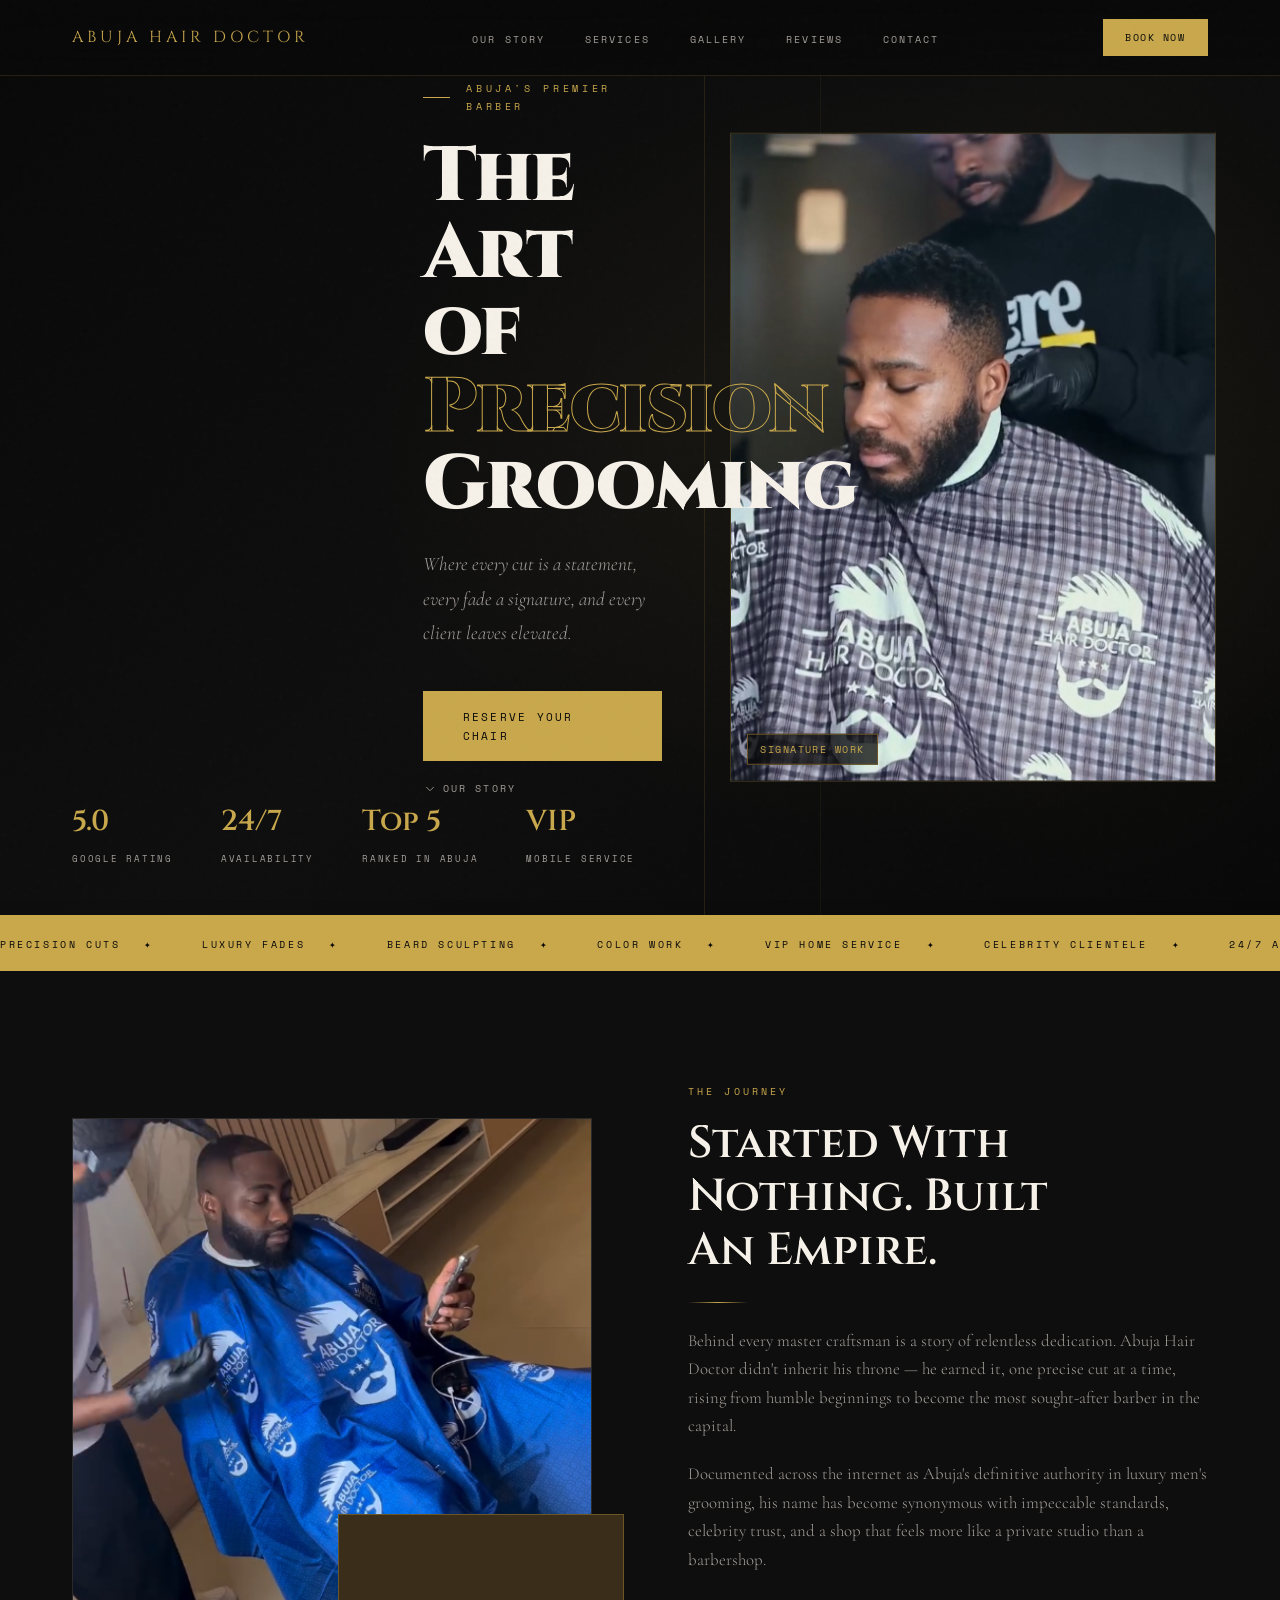
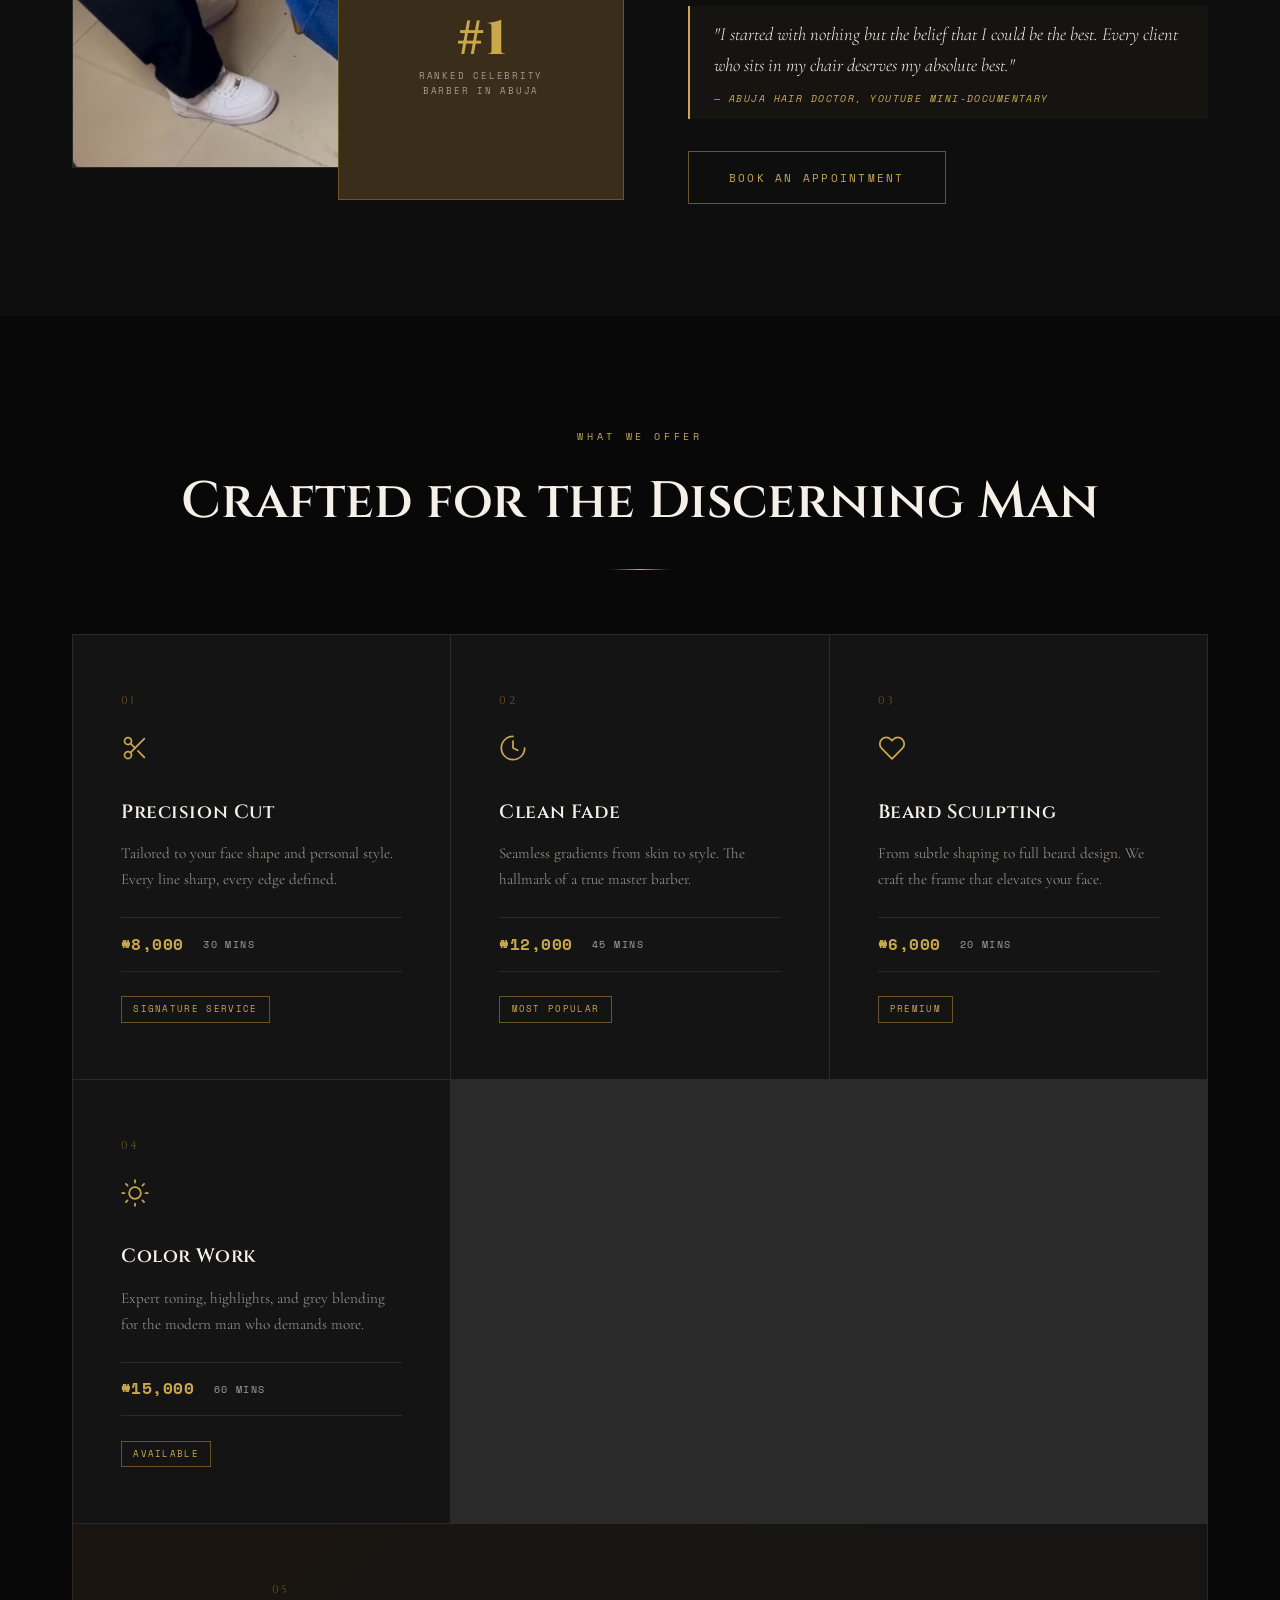
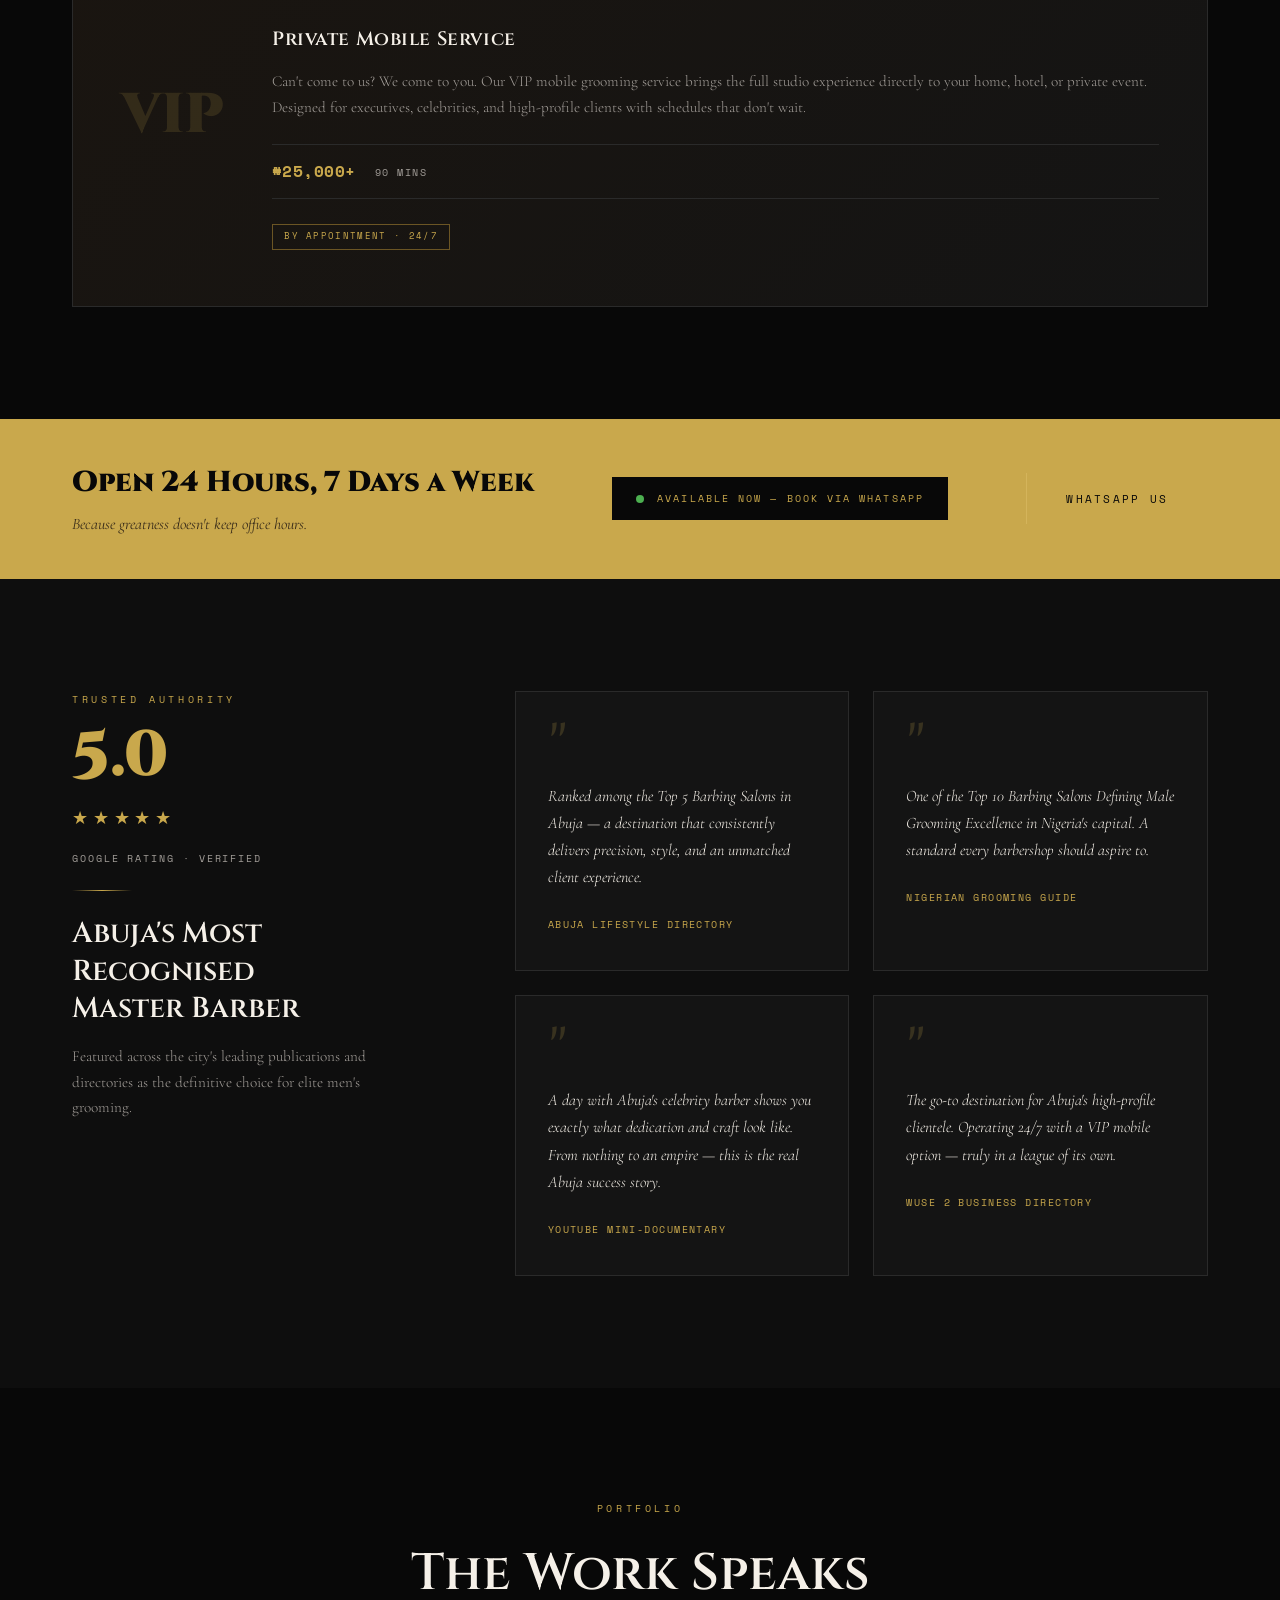
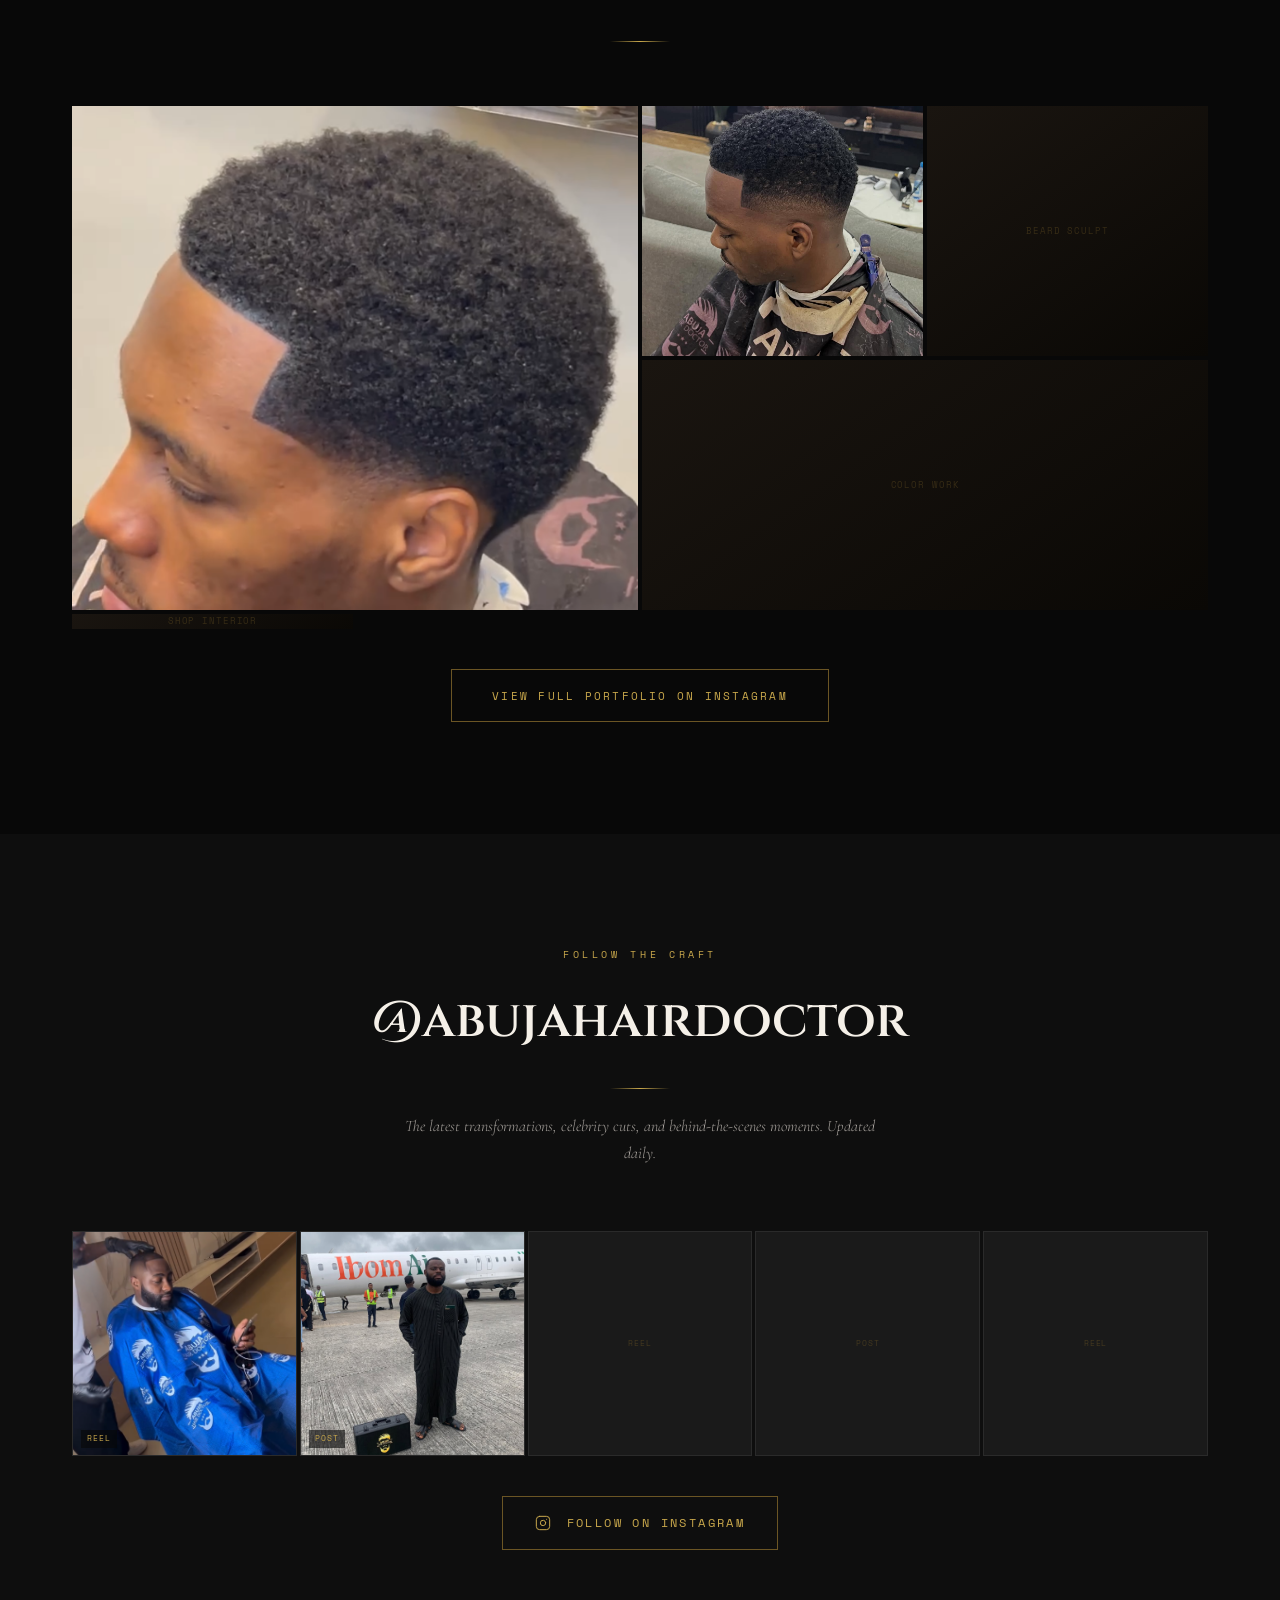
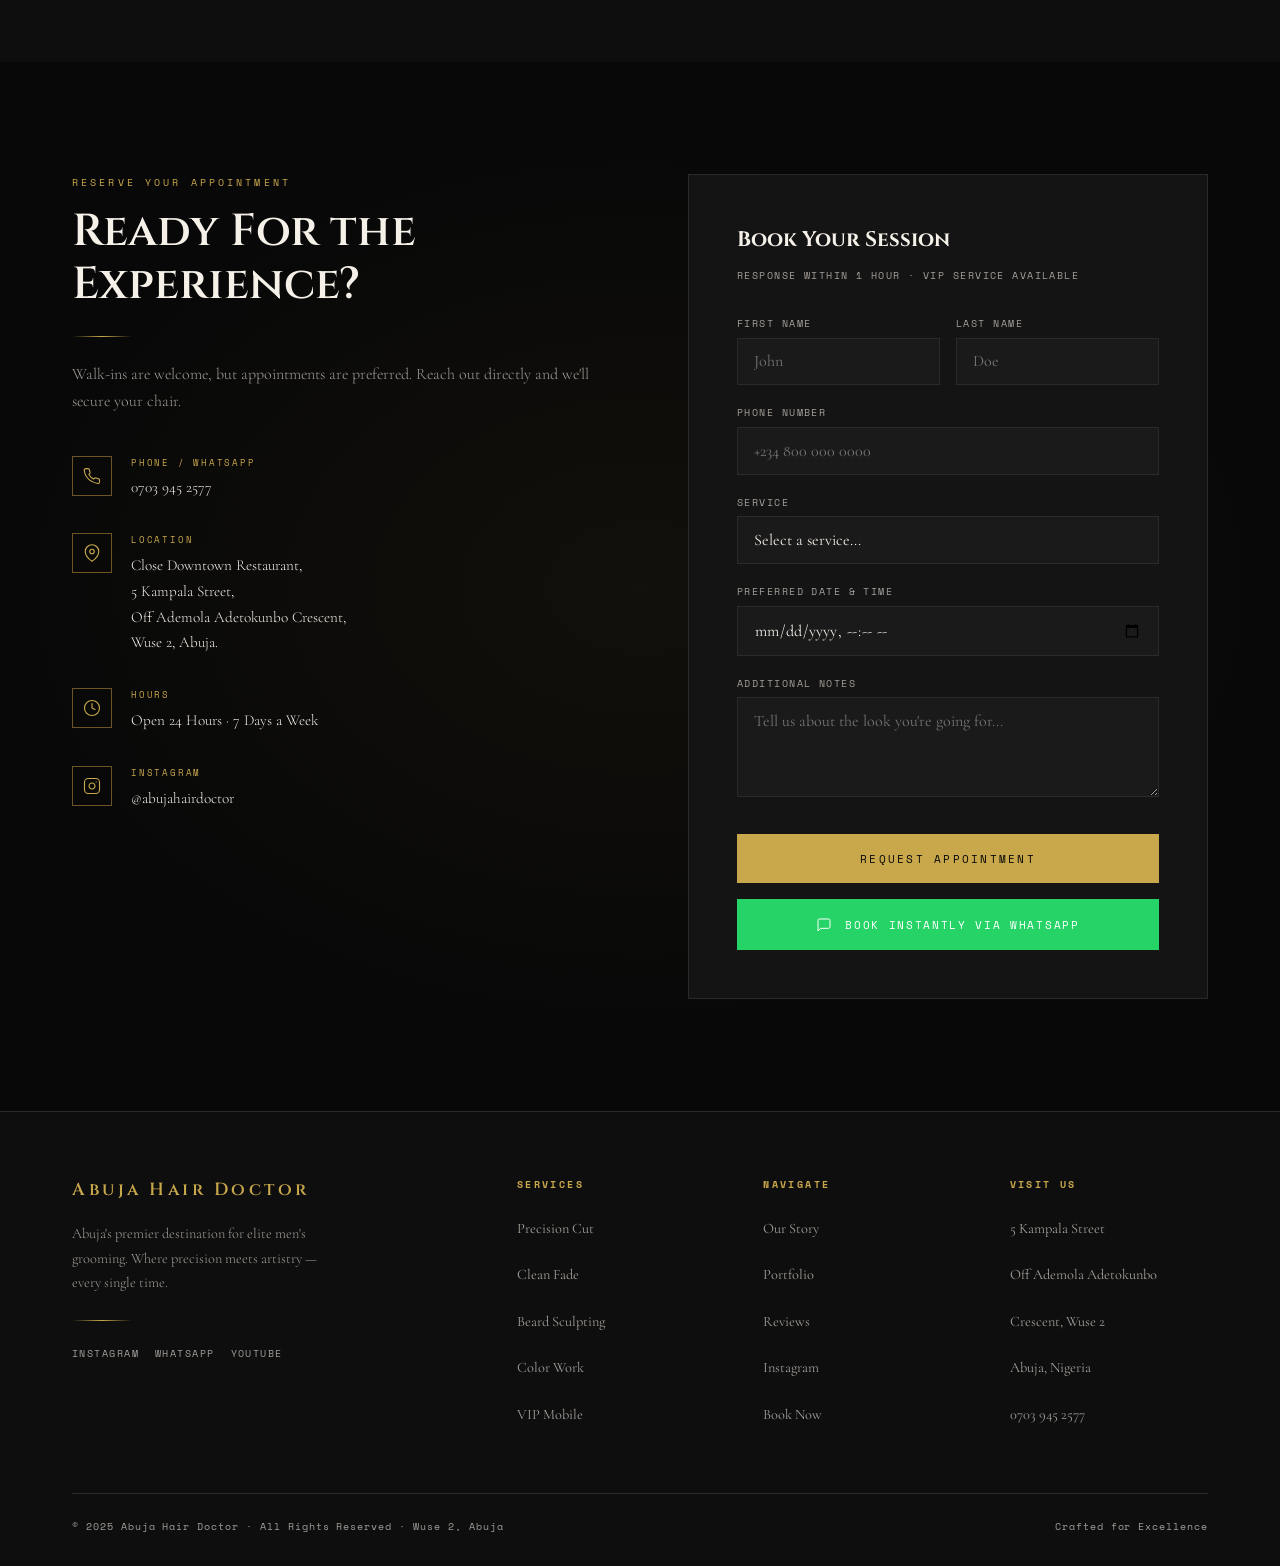
==== commit 7595c714: "Add files via upload" ====
--- a/index.html
+++ b/index.html
@@ -46,9 +46,33 @@
     <div class="hero-lines"></div>
 
     <div class="hero-image-frame">
-      <div class="hero-image-placeholder">
-        <div class="hero-image-tag">Signature Work</div>
-      </div>
+       <img src="images/hero-barber.jpg" alt="Master barber at work" />
+      <div class="hero-image-visual">
+        <!-- Decorative barber pole stripes -->
+        <div class="hv-stripes">
+          <div class="hv-stripe"></div>
+          <div class="hv-stripe hv-stripe--gold"></div>
+          <div class="hv-stripe"></div>
+          <div class="hv-stripe hv-stripe--gold"></div>
+          <div class="hv-stripe"></div>
+        </div>
+        <!-- Central monogram -->
+        <div class="hv-center">
+          <div class="hv-ring hv-ring--outer"></div>
+          <div class="hv-ring hv-ring--inner"></div>
+          <div class="hv-monogram">AHD</div>
+        </div>
+        <!-- Corner cross-hairs -->
+        <div class="hv-crosshair hv-crosshair--tl"></div>
+        <div class="hv-crosshair hv-crosshair--br"></div>
+        <!-- Bottom tag -->
+        <div class="hv-bottom-tag">
+          <span class="hv-tag-line">Est. Wuse 2, Abuja</span>
+          <span class="hv-tag-dot">✦</span>
+          <span class="hv-tag-line">Master Craftsman</span>
+        </div>
+      </div>
+      <div class="hero-image-tag">Signature Work</div>
     </div>
 
     <div class="container">
@@ -68,7 +92,10 @@
 
         <div class="hero-actions">
           <a href="#booking" class="btn-primary"><span>Reserve Your Chair</span></a>
-          <a href="#story"   class="btn-ghost">Our Story</a>
+          <a href="#story" class="hero-scroll-hint">
+            <svg xmlns="http://www.w3.org/2000/svg" width="14" height="14" viewBox="0 0 24 24" fill="none" stroke="currentColor" stroke-width="1.5" stroke-linecap="round" stroke-linejoin="round"><polyline points="6 9 12 15 18 9"/></svg>
+            Our Story
+          </a>
         </div>
       </div>
     </div>
@@ -124,7 +151,7 @@
 
         <div class="story-image-block fade-in">
           <div class="story-img-main">
-            <span>[ PORTRAIT PHOTO ]</span>
+            <img src="images/story-photo.jpg" alt="Inside the Abuja Hair Doctor studio" />
           </div>
           <div class="story-img-accent">
             <div class="accent-number">#1</div>
@@ -176,33 +203,57 @@
 
         <div class="service-card">
           <div class="service-number">01</div>
-          <div class="service-icon">✂</div>
+          <div class="service-icon">
+            <svg xmlns="http://www.w3.org/2000/svg" width="28" height="28" viewBox="0 0 24 24" fill="none" stroke="currentColor" stroke-width="1.5" stroke-linecap="round" stroke-linejoin="round"><circle cx="6" cy="6" r="3"/><circle cx="6" cy="18" r="3"/><line x1="20" y1="4" x2="8.12" y2="15.88"/><line x1="14.47" y1="14.48" x2="20" y2="20"/><line x1="8.12" y1="8.12" x2="12" y2="12"/></svg>
+          </div>
           <h3>Precision Cut</h3>
           <p>Tailored to your face shape and personal style. Every line sharp, every edge defined.</p>
+          <div class="service-meta">
+            <span class="service-price">₦8,000</span>
+            <span class="service-duration">30 mins</span>
+          </div>
           <span class="service-badge">Signature Service</span>
         </div>
 
         <div class="service-card">
           <div class="service-number">02</div>
-          <div class="service-icon">◈</div>
+          <div class="service-icon">
+            <svg xmlns="http://www.w3.org/2000/svg" width="28" height="28" viewBox="0 0 24 24" fill="none" stroke="currentColor" stroke-width="1.5" stroke-linecap="round" stroke-linejoin="round"><path d="M12 2a10 10 0 1 0 10 10"/><path d="M12 6v6l4 2"/></svg>
+          </div>
           <h3>Clean Fade</h3>
           <p>Seamless gradients from skin to style. The hallmark of a true master barber.</p>
+          <div class="service-meta">
+            <span class="service-price">₦12,000</span>
+            <span class="service-duration">45 mins</span>
+          </div>
           <span class="service-badge">Most Popular</span>
         </div>
 
         <div class="service-card">
           <div class="service-number">03</div>
-          <div class="service-icon">◆</div>
+          <div class="service-icon">
+            <svg xmlns="http://www.w3.org/2000/svg" width="28" height="28" viewBox="0 0 24 24" fill="none" stroke="currentColor" stroke-width="1.5" stroke-linecap="round" stroke-linejoin="round"><path d="M20.84 4.61a5.5 5.5 0 0 0-7.78 0L12 5.67l-1.06-1.06a5.5 5.5 0 0 0-7.78 7.78l1.06 1.06L12 21.23l7.78-7.78 1.06-1.06a5.5 5.5 0 0 0 0-7.78z"/></svg>
+          </div>
           <h3>Beard Sculpting</h3>
           <p>From subtle shaping to full beard design. We craft the frame that elevates your face.</p>
+          <div class="service-meta">
+            <span class="service-price">₦6,000</span>
+            <span class="service-duration">20 mins</span>
+          </div>
           <span class="service-badge">Premium</span>
         </div>
 
         <div class="service-card">
           <div class="service-number">04</div>
-          <div class="service-icon">◉</div>
+          <div class="service-icon">
+            <svg xmlns="http://www.w3.org/2000/svg" width="28" height="28" viewBox="0 0 24 24" fill="none" stroke="currentColor" stroke-width="1.5" stroke-linecap="round" stroke-linejoin="round"><circle cx="12" cy="12" r="5"/><line x1="12" y1="1" x2="12" y2="3"/><line x1="12" y1="21" x2="12" y2="23"/><line x1="4.22" y1="4.22" x2="5.64" y2="5.64"/><line x1="18.36" y1="18.36" x2="19.78" y2="19.78"/><line x1="1" y1="12" x2="3" y2="12"/><line x1="21" y1="12" x2="23" y2="12"/><line x1="4.22" y1="19.78" x2="5.64" y2="18.36"/><line x1="18.36" y1="5.64" x2="19.78" y2="4.22"/></svg>
+          </div>
           <h3>Color Work</h3>
           <p>Expert toning, highlights, and grey blending for the modern man who demands more.</p>
+          <div class="service-meta">
+            <span class="service-price">₦15,000</span>
+            <span class="service-duration">60 mins</span>
+          </div>
           <span class="service-badge">Available</span>
         </div>
 
@@ -216,6 +267,10 @@
               studio experience directly to your home, hotel, or private event. Designed for
               executives, celebrities, and high-profile clients with schedules that don't wait.
             </p>
+            <div class="service-meta">
+              <span class="service-price">₦25,000+</span>
+              <span class="service-duration">90 mins</span>
+            </div>
             <span class="service-badge">By Appointment · 24/7</span>
           </div>
         </div>
@@ -306,21 +361,31 @@
 
       <div class="gallery-grid fade-in">
         <div class="gallery-item">
-          <div class="gallery-placeholder"><span>SIGNATURE FADE</span></div>
+          <div class="gallery-placeholder">
+            <img src="images/gallery-signature-fade.png" alt="Close-up of a crisp signature fade with a sharp hairline" />
+          </div>
           <div class="gallery-overlay"><span>Precision Fade</span></div>
         </div>
         <div class="gallery-item">
-          <div class="gallery-placeholder"><span>PRECISION CUT</span></div>
+          <div class="gallery-placeholder">
+            <img src="images/gallery-precision-cut.jpg" alt="Finished precision haircut, side profile" />
+          </div>
           <div class="gallery-overlay"><span>Clean Cut</span></div>
         </div>
+        <!-- BLANK: no beard photo uploaded yet — add a close-up shot
+             of a shaped/sculpted beard here -->
         <div class="gallery-item">
           <div class="gallery-placeholder"><span>BEARD SCULPT</span></div>
           <div class="gallery-overlay"><span>Beard Design</span></div>
         </div>
+        <!-- BLANK: no color-work photo uploaded yet — add a photo of
+             a toning/highlight treatment here -->
         <div class="gallery-item">
           <div class="gallery-placeholder"><span>COLOR WORK</span></div>
           <div class="gallery-overlay"><span>Color Treatment</span></div>
         </div>
+        <!-- BLANK: no shop-interior photo uploaded yet — add a wide
+             shot of the actual studio/chairs here -->
         <div class="gallery-item">
           <div class="gallery-placeholder"><span>SHOP INTERIOR</span></div>
           <div class="gallery-overlay"><span>The Studio</span></div>
@@ -350,16 +415,26 @@
       </div>
 
       <div class="insta-grid fade-in">
+        <div class="insta-cell has-photo">
+          <img src="images/insta-session.png" alt="Barber giving a client a haircut" />
+          <span>REEL</span>
+        </div>
+        <div class="insta-cell has-photo">
+          <img src="images/insta-vip-mobile.jpg" alt="Abuja Hair Doctor with the VIP mobile service case at the airport" />
+          <span>POST</span>
+        </div>
+        <!-- BLANK: add a short clip or photo of a cut in progress -->
         <div class="insta-cell"><span>REEL</span></div>
+        <!-- BLANK: add another finished-look or client photo -->
         <div class="insta-cell"><span>POST</span></div>
-        <div class="insta-cell"><span>REEL</span></div>
-        <div class="insta-cell"><span>POST</span></div>
+        <!-- BLANK: add a behind-the-scenes shot -->
         <div class="insta-cell"><span>REEL</span></div>
       </div>
 
       <div class="insta-cta-wrap">
         <a href="https://instagram.com/abujahairdoctor" target="_blank" class="instagram-cta">
-          <span>📸</span> Follow on Instagram
+          <svg xmlns="http://www.w3.org/2000/svg" width="16" height="16" viewBox="0 0 24 24" fill="none" stroke="currentColor" stroke-width="1.5" stroke-linecap="round" stroke-linejoin="round"><rect x="2" y="2" width="20" height="20" rx="5" ry="5"/><path d="M16 11.37A4 4 0 1 1 12.63 8 4 4 0 0 1 16 11.37z"/><line x1="17.5" y1="6.5" x2="17.51" y2="6.5"/></svg>
+          Follow on Instagram
         </a>
       </div>
 
@@ -382,28 +457,36 @@
 
           <div class="contact-details">
             <div class="contact-item">
-              <div class="contact-icon">📞</div>
+              <div class="contact-icon">
+                <svg xmlns="http://www.w3.org/2000/svg" width="18" height="18" viewBox="0 0 24 24" fill="none" stroke="currentColor" stroke-width="1.5" stroke-linecap="round" stroke-linejoin="round"><path d="M22 16.92v3a2 2 0 0 1-2.18 2 19.79 19.79 0 0 1-8.63-3.07A19.5 19.5 0 0 1 4.69 13a19.79 19.79 0 0 1-3.07-8.67A2 2 0 0 1 3.6 2.18h3a2 2 0 0 1 2 1.72c.127.96.361 1.903.7 2.81a2 2 0 0 1-.45 2.11L7.91 9.91a16 16 0 0 0 6.18 6.18l.91-.91a2 2 0 0 1 2.11-.45c.907.339 1.85.573 2.81.7A2 2 0 0 1 22 16.92z"/></svg>
+              </div>
               <div class="contact-info">
                 <label>Phone / WhatsApp</label>
                 <p>0703 945 2577</p>
               </div>
             </div>
             <div class="contact-item">
-              <div class="contact-icon">📍</div>
+              <div class="contact-icon">
+                <svg xmlns="http://www.w3.org/2000/svg" width="18" height="18" viewBox="0 0 24 24" fill="none" stroke="currentColor" stroke-width="1.5" stroke-linecap="round" stroke-linejoin="round"><path d="M21 10c0 7-9 13-9 13s-9-6-9-13a9 9 0 0 1 18 0z"/><circle cx="12" cy="10" r="3"/></svg>
+              </div>
               <div class="contact-info">
                 <label>Location</label>
                 <p>Close Downtown Restaurant,<br />5 Kampala Street,<br />Off Ademola Adetokunbo Crescent,<br />Wuse 2, Abuja.</p>
               </div>
             </div>
             <div class="contact-item">
-              <div class="contact-icon">🕐</div>
+              <div class="contact-icon">
+                <svg xmlns="http://www.w3.org/2000/svg" width="18" height="18" viewBox="0 0 24 24" fill="none" stroke="currentColor" stroke-width="1.5" stroke-linecap="round" stroke-linejoin="round"><circle cx="12" cy="12" r="10"/><polyline points="12 6 12 12 16 14"/></svg>
+              </div>
               <div class="contact-info">
                 <label>Hours</label>
                 <p>Open 24 Hours · 7 Days a Week</p>
               </div>
             </div>
             <div class="contact-item">
-              <div class="contact-icon">📸</div>
+              <div class="contact-icon">
+                <svg xmlns="http://www.w3.org/2000/svg" width="18" height="18" viewBox="0 0 24 24" fill="none" stroke="currentColor" stroke-width="1.5" stroke-linecap="round" stroke-linejoin="round"><rect x="2" y="2" width="20" height="20" rx="5" ry="5"/><path d="M16 11.37A4 4 0 1 1 12.63 8 4 4 0 0 1 16 11.37z"/><line x1="17.5" y1="6.5" x2="17.51" y2="6.5"/></svg>
+              </div>
               <div class="contact-info">
                 <label>Instagram</label>
                 <p>@abujahairdoctor</p>
@@ -461,7 +544,8 @@
             target="_blank"
             class="whatsapp-btn"
           >
-            <span>💬</span> Book Instantly via WhatsApp
+            <svg xmlns="http://www.w3.org/2000/svg" width="16" height="16" viewBox="0 0 24 24" fill="none" stroke="currentColor" stroke-width="1.5" stroke-linecap="round" stroke-linejoin="round"><path d="M21 15a2 2 0 0 1-2 2H7l-4 4V5a2 2 0 0 1 2-2h14a2 2 0 0 1 2 2z"/></svg>
+            Book Instantly via WhatsApp
           </a>
         </div>
 
--- a/style.css
+++ b/style.css
@@ -105,7 +105,7 @@
 .fade-in.visible {
   opacity: 1;
   transform: translateY(0);
-}
+} 
 
 
 /* ================================================================
@@ -343,6 +343,18 @@
   border: 1px solid rgba(201,168,76,0.25);
   overflow: hidden;
 }
+/* FIXED: the real photo now fills the whole frame.
+   position:absolute + inset:0 means "stretch to all 4 edges of the
+   nearest positioned parent" (that parent is .hero-image-frame).
+   object-fit: cover crops the photo neatly instead of squashing it. */
+.hero-image-frame > img {
+  position: absolute;
+  inset: 0;
+  width: 100%;
+  height: 100%;
+  object-fit: cover;
+  z-index: 1;
+}
 /* Placeholder until a real photo is added */
 .hero-image-placeholder {
   width: 100%;
@@ -365,14 +377,21 @@
   opacity: 0.5;
   white-space: nowrap;
 }
+/* The tag sits at the bottom of the frame */
 .hero-image-tag {
   font-family: var(--font-mono);
   font-size: 0.6rem;
   letter-spacing: 0.15em;
   text-transform: uppercase;
   color: var(--gold);
+  background: rgba(8,8,8,0.75);
   border: 1px solid var(--gold-muted);
   padding: 0.4rem 0.8rem;
+  position: absolute;
+  bottom: 1rem;
+  left: 1rem;
+  /* FIXED: sits above the photo (z-index:1) so it stays readable */
+  z-index: 2;
 }
 
 /* The text content on the left */
@@ -439,6 +458,143 @@
   flex-wrap: wrap;
 }
 
+/* Subtle text link replacing the ghost button */
+.hero-scroll-hint {
+  display: inline-flex;
+  align-items: center;
+  gap: 0.4rem;
+  font-family: var(--font-mono);
+  font-size: 0.65rem;
+  letter-spacing: 0.2em;
+  text-transform: uppercase;
+  color: var(--muted);
+  text-decoration: none;
+  transition: color 0.3s ease;
+}
+.hero-scroll-hint:hover { color: var(--gold); }
+.hero-scroll-hint svg { transition: transform 0.3s ease; }
+.hero-scroll-hint:hover svg { transform: translateY(2px); }
+
+/* ================================================================
+   HERO IMAGE VISUAL
+   A rich decorative graphic replacing the empty placeholder.
+   Shows brand monogram, geometric rings, and barber-stripe motif.
+   ================================================================ */
+.hero-image-visual {
+  width: 100%;
+  height: 100%;
+  background: linear-gradient(160deg, #100d08 0%, #080500 60%, #12100a 100%);
+  display: flex;
+  align-items: center;
+  justify-content: center;
+  position: relative;
+  overflow: hidden;
+  /* FIXED: this decorative graphic (stripes + monogram) was only meant
+     to fill the space until a real photo was added. Now that a real
+     photo is in the frame, this box would sit on top and hide it
+     completely, so we switch it off. */
+  display: none;
+}
+
+/* Diagonal barber-pole stripe columns */
+.hv-stripes {
+  position: absolute;
+  inset: 0;
+  display: flex;
+  gap: 0;
+}
+.hv-stripe {
+  flex: 1;
+  background: rgba(201,168,76,0.03);
+  border-right: 1px solid rgba(201,168,76,0.07);
+}
+.hv-stripe--gold {
+  background: rgba(201,168,76,0.06);
+}
+
+/* Outer decorative ring */
+.hv-ring {
+  position: absolute;
+  border-radius: 50%;
+  border: 1px solid rgba(201,168,76,0.2);
+}
+.hv-ring--outer {
+  width: 78%;
+  aspect-ratio: 1;
+  border-color: rgba(201,168,76,0.12);
+}
+.hv-ring--inner {
+  width: 54%;
+  aspect-ratio: 1;
+  border-color: rgba(201,168,76,0.22);
+}
+
+/* Central element wrapper */
+.hv-center {
+  position: relative;
+  display: flex;
+  align-items: center;
+  justify-content: center;
+  width: 100%;
+  height: 100%;
+}
+
+/* The AHD monogram text */
+.hv-monogram {
+  font-family: var(--font-display);
+  font-size: clamp(2.5rem, 5vw, 4rem);
+  font-weight: 900;
+  color: transparent;
+  -webkit-text-stroke: 1px var(--gold);
+  letter-spacing: 0.25em;
+  position: relative;
+  z-index: 2;
+  opacity: 0.7;
+}
+
+/* Corner cross-hair decorations */
+.hv-crosshair {
+  position: absolute;
+  width: 20px;
+  height: 20px;
+}
+.hv-crosshair::before,
+.hv-crosshair::after {
+  content: '';
+  position: absolute;
+  background: rgba(201,168,76,0.4);
+}
+.hv-crosshair::before { width: 100%; height: 1px; top: 50%; }
+.hv-crosshair::after  { height: 100%; width: 1px; left: 50%; }
+.hv-crosshair--tl { top: 1.5rem; left: 1.5rem; }
+.hv-crosshair--br { bottom: 3.5rem; right: 1.5rem; }
+
+/* Bottom branding tag */
+.hv-bottom-tag {
+  position: absolute;
+  bottom: 1.5rem;
+  left: 0;
+  right: 0;
+  display: flex;
+  align-items: center;
+  justify-content: center;
+  gap: 0.8rem;
+  padding: 0 1.5rem;
+}
+.hv-tag-line {
+  font-family: var(--font-mono);
+  font-size: 0.5rem;
+  letter-spacing: 0.2em;
+  text-transform: uppercase;
+  color: var(--gold-muted);
+  opacity: 0.7;
+}
+.hv-tag-dot {
+  color: var(--gold);
+  font-size: 0.4rem;
+  opacity: 0.5;
+}
+
 /* Stat strip at the bottom of the hero */
 .hero-stat-strip {
   /* FIXED: Removed absolute positioning to prevent overlap */
@@ -526,6 +682,15 @@
   display: flex;
   align-items: center;
   justify-content: center;
+  overflow: hidden;
+}
+/* FIXED: makes the real photo fill the box neatly instead of
+   stretching or spilling out of its frame. */
+.story-img-main img {
+  width: 100%;
+  height: 100%;
+  object-fit: cover;
+  display: block;
 }
 .story-img-main span {
   font-family: var(--font-mono);
@@ -626,7 +791,7 @@
 
 .service-card {
   background: var(--surface);
-  padding: 3rem 2.5rem;
+  padding: 3.5rem 3rem;
   position: relative;
   overflow: hidden;
   transition: background 0.4s ease;
@@ -651,7 +816,11 @@
   letter-spacing: 0.2em;
   margin-bottom: 1.5rem;
 }
-.service-icon { font-size: 1.5rem; margin-bottom: 1.2rem; }
+.service-icon {
+  color: var(--gold);
+  margin-bottom: 1.5rem;
+  display: block;
+}
 .service-card h3 {
   font-family: var(--font-display);
   font-size: 1.2rem;
@@ -678,6 +847,31 @@
   display: inline-block;
 }
 
+/* Price + duration row beneath the description */
+.service-meta {
+  display: flex;
+  align-items: center;
+  gap: 1.2rem;
+  margin-bottom: 1.2rem;
+  padding: 0.8rem 0;
+  border-top: 1px solid var(--border);
+  border-bottom: 1px solid var(--border);
+}
+.service-price {
+  font-family: var(--font-mono);
+  font-size: 1rem;
+  color: var(--gold);
+  font-weight: 700;
+  letter-spacing: 0.03em;
+}
+.service-duration {
+  font-family: var(--font-mono);
+  font-size: 0.6rem;
+  color: var(--muted);
+  letter-spacing: 0.15em;
+  text-transform: uppercase;
+}
+
 /* VIP card spans the full 3-column width, laid out in a row */
 .service-card.vip {
   grid-column: span 3;
@@ -858,7 +1052,17 @@
   justify-content: center;
   transition: transform 0.5s ease;
 }
-/* Slight zoom on hover */
+/* FIXED: real photo fills the tile and zooms slightly on hover,
+   same as the placeholder box used to. */
+.gallery-placeholder img {
+  width: 100%;
+  height: 100%;
+  object-fit: cover;
+  display: block;
+  transition: transform 0.5s ease;
+}
+.gallery-item:hover .gallery-placeholder img { transform: scale(1.03); }
+/* Slight zoom on hover (kept for any tile still using text only) */
 .gallery-item:hover .gallery-placeholder { transform: scale(1.03); }
 .gallery-placeholder span {
   font-family: var(--font-mono);
@@ -915,14 +1119,33 @@
   justify-content: center;
   cursor: pointer;
   transition: border-color 0.3s ease;
+  overflow: hidden;
+  position: relative;
 }
 .insta-cell:hover { border-color: var(--gold-muted); }
+/* FIXED: real photo fills the square cell */
+.insta-cell img {
+  width: 100%;
+  height: 100%;
+  object-fit: cover;
+  display: block;
+}
+/* The REEL/POST label now sits on top of the photo, bottom-left */
 .insta-cell span {
   font-family: var(--font-mono);
   font-size: 0.5rem;
   color: var(--gold-muted);
   letter-spacing: 0.1em;
   opacity: 0.5;
+}
+.insta-cell.has-photo span {
+  position: absolute;
+  bottom: 0.4rem;
+  left: 0.5rem;
+  color: var(--gold);
+  background: rgba(8,8,8,0.6);
+  padding: 0.15rem 0.4rem;
+  opacity: 1;
 }
 .insta-cta-wrap { text-align: center; }
 .instagram-cta {
@@ -989,7 +1212,7 @@
   margin-bottom: 2.5rem;
 }
 
-.contact-details { display: flex; flex-direction: column; gap: 1.5rem; }
+.contact-details { display: flex; flex-direction: column; gap: 2rem; }
 .contact-item { display: flex; gap: 1.2rem; align-items: flex-start; }
 .contact-icon {
   width: 40px; height: 40px;
@@ -1146,7 +1369,7 @@
   margin-bottom: 1.2rem;
 }
 .footer-col ul { list-style: none; }
-.footer-col ul li { margin-bottom: 0.6rem; }
+.footer-col ul li { margin-bottom: 1rem; }
 .footer-col ul li a {
   font-size: 0.9rem;
   color: var(--muted);
@@ -1320,10 +1543,24 @@
   .hero-title { font-size: clamp(2.2rem, 10vw, 3.5rem); }
   .hero-tagline { font-size: 1rem; }
 
-  .hero-stat-strip { bottom: 1.5rem; }
+  .hero-stat-strip {
+    /* FIXED (bug 1 of 2): this element had no explicit "order" on
+       mobile, so its default order (0) was LOWER than the hero
+       content's order (1) set just above. In a flex layout, lower
+       order numbers render first — so the stats were jumping to the
+       very TOP of the hero, above your title, instead of staying
+       below it. Setting order: 2 puts it back in the right spot:
+       content (order 1) → stats (order 2) → photo (order 3). */
+    order: 2;
+    margin-top: 2rem;
+  }
   .hero-stat-inner {
     gap: 1.5rem;
     flex-wrap: wrap;
+    /* FIXED (bug 2 of 2): keeps every stat's number+label pair
+       aligned to the same top edge, so "5.0" and "24/7" line up
+       cleanly instead of drifting up/down against each other. */
+    align-items: flex-start;
   }
   .stat-number { font-size: 1.4rem; }
 
@@ -1484,3 +1721,83 @@
     gap: 1rem;
   }
 }
+
+
+/* ================================================================
+   19. SMALL PHONES, 360px–414px
+   This is the exact width range most real phones use (iPhone SE,
+   iPhone 12/13/14, most Android phones). Everything above already
+   works down to 480px, but a few elements were still too wide,
+   overlapping, or too cramped in this narrower band, so this block
+   tightens those specific spots.
+
+   "min-width: 360px" + "max-width: 414px" together mean:
+   "only apply these styles when the screen is between 360px and
+   414px wide" — like a window with a lower AND upper limit.
+   ================================================================ */
+@media (min-width: 360px) and (max-width: 414px) {
+
+  /* --- NAV LOGO ---
+     "Abuja Hair Doctor" in uppercase with wide letter-spacing was
+     nearly as wide as the whole screen, so it crowded the hamburger
+     button. Shrinking the text and the spacing between letters
+     gives it room to breathe without wrapping to a second line. */
+  .nav-logo {
+    font-size: 0.8rem;
+    letter-spacing: 0.12em;
+  }
+
+  /* --- HERO ---
+     Keep the photo comfortably inside the screen with a little
+     side margin, and make sure the heading never runs edge-to-edge. */
+  .hero-image-frame {
+    max-width: 320px;
+  }
+  .hero-title {
+    font-size: 1.9rem;
+    letter-spacing: -0.01em;
+  }
+  .hero-tagline {
+    font-size: 0.95rem;
+  }
+
+  /* --- SERVICE CARDS ---
+     Slightly smaller inner padding so the price/duration row and
+     the badge don't feel squeezed against the card edges. */
+  .service-card {
+    padding: 1.5rem 1.2rem;
+  }
+
+  /* --- GALLERY ---
+     A single column reads much better than a cramped 2-column grid
+     at this width — each photo gets to be seen properly. */
+  .gallery-grid {
+    grid-template-columns: 1fr;
+    grid-template-rows: auto;
+  }
+  .gallery-item {
+    grid-column: span 1 !important;
+    grid-row: span 1 !important;
+    min-height: 240px;
+  }
+
+  /* --- INSTAGRAM GRID ---
+     3 columns became tight; 2 columns keeps each photo clear and
+     the REEL/POST label readable. */
+  .insta-grid {
+    grid-template-columns: repeat(2, 1fr);
+  }
+  .insta-cell:nth-child(n+5) { display: none; }
+
+  /* --- BOOKING FORM ---
+     Contact icons + long address text were sitting very close to
+     the screen edge; a touch less gap fixes the cramped feel. */
+  .contact-item { gap: 0.9rem; }
+  .booking-form { padding: 1.5rem 1.1rem; }
+
+  /* --- FOOTER ---
+     One column reads far better than two at this width, since the
+     link labels were wrapping onto three lines each. */
+  .footer-grid { grid-template-columns: 1fr; }
+  .footer-brand { grid-column: span 1; }
+}
